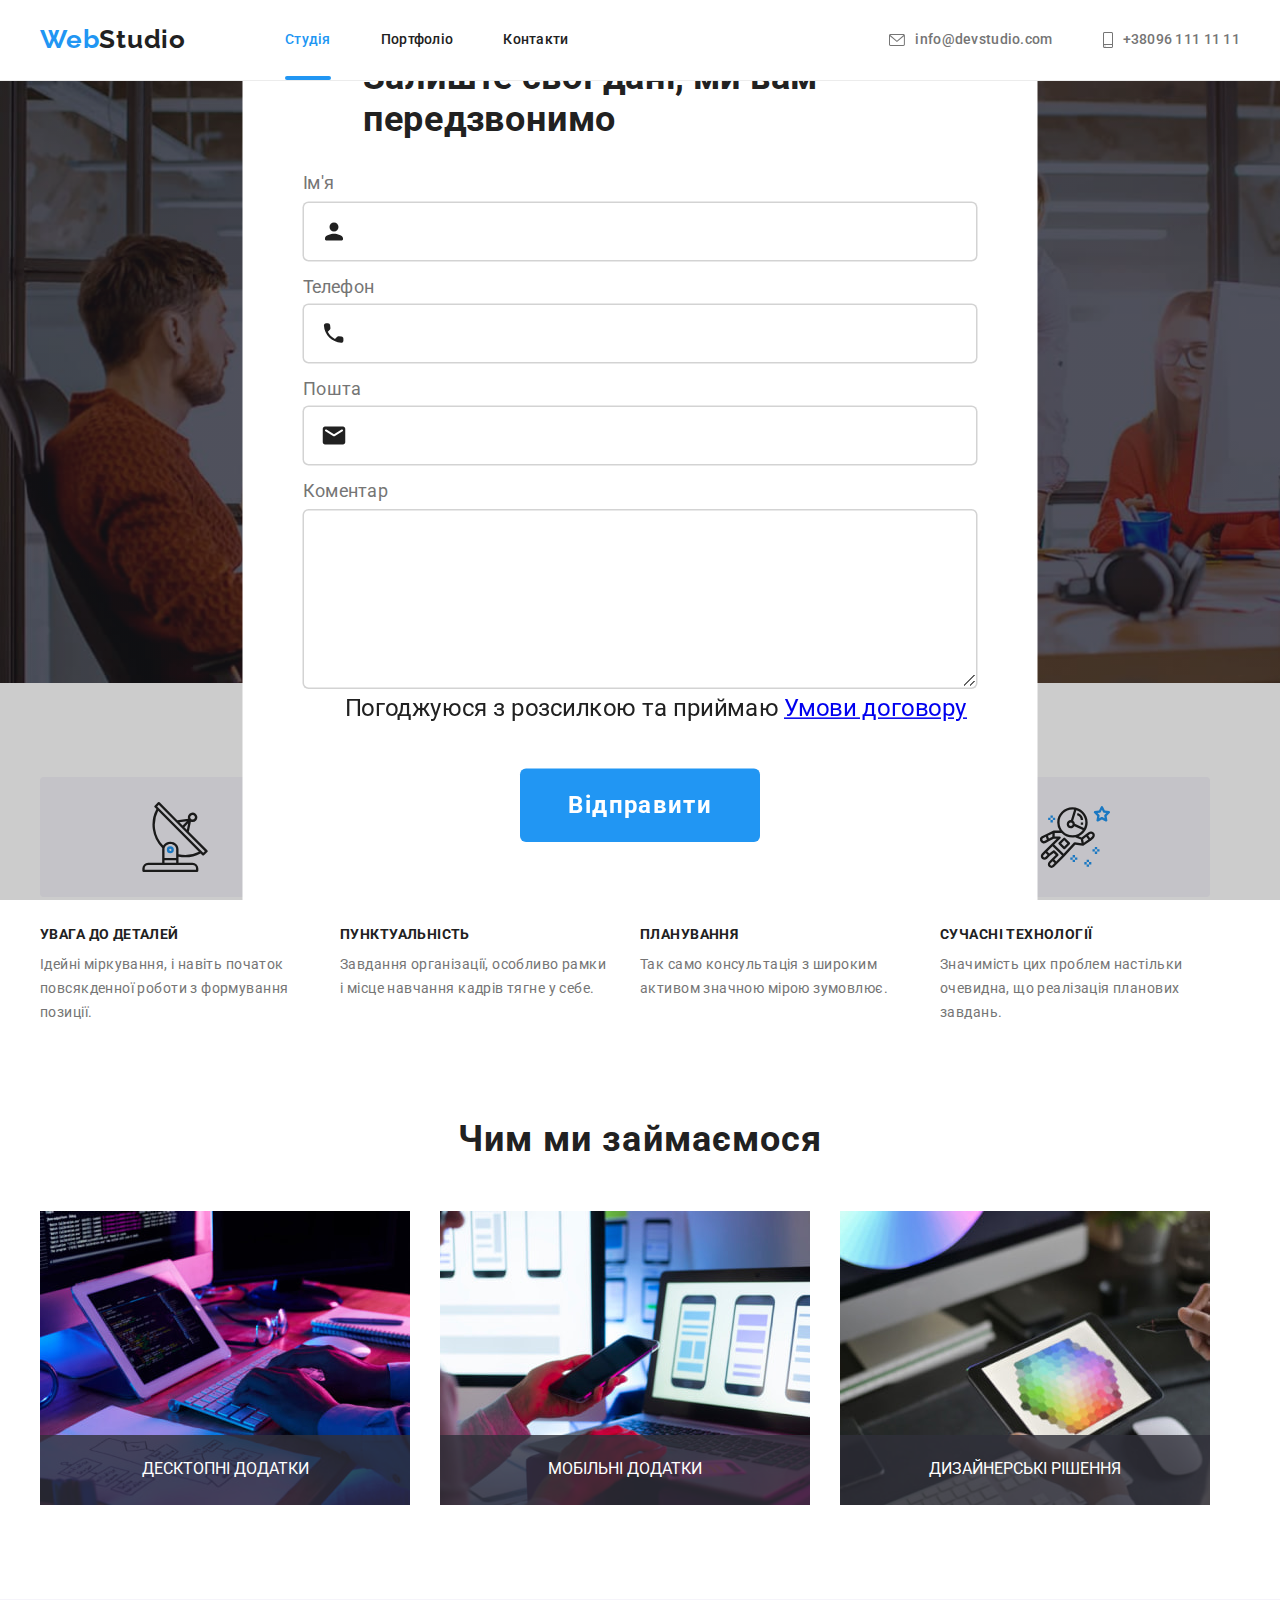
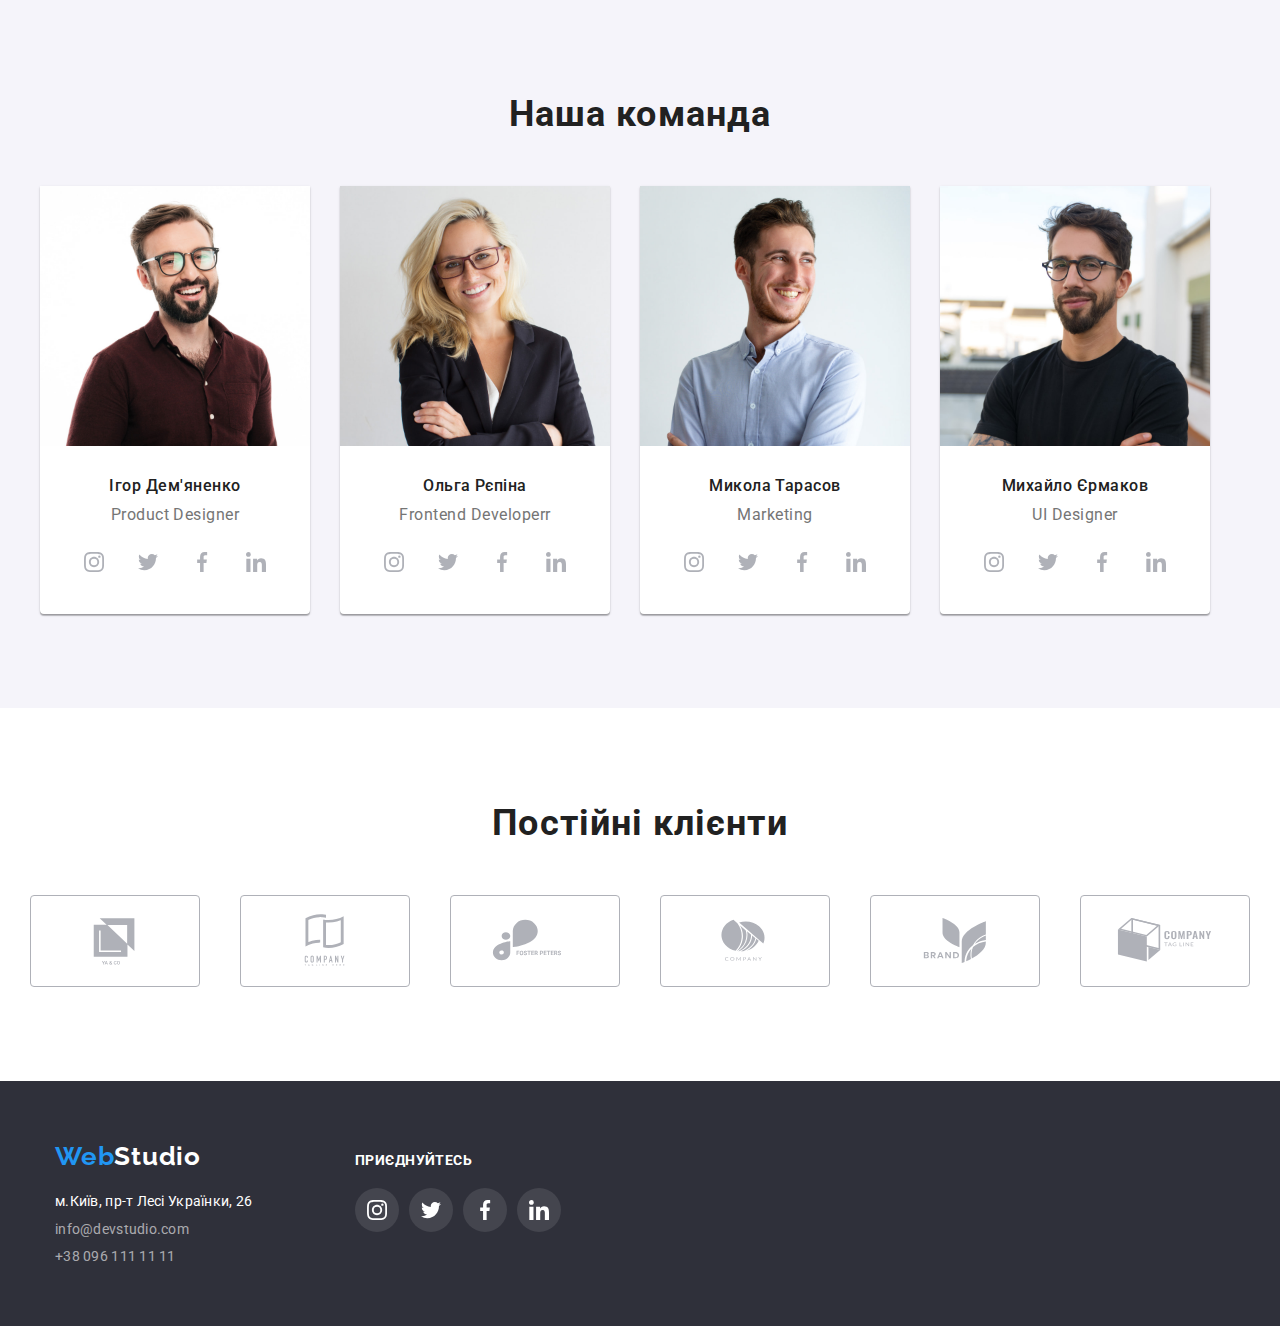
==== index.html @ f71d1f43 "Доробити checkbox" ====
<!DOCTYPE html>
<html lang="uk">
  <head>
    <meta charset="UTF-8" />
    <meta http-equiv="X-UA-Compatible" content="IE=edge" />
    <meta name="viewport" content="width=device-width, initial-scale=1.0" />
    <title>WebStudio</title>
    <link
      rel="stylesheet"
      href="https://cdnjs.cloudflare.com/ajax/libs/modern-normalize/1.1.0/modern-normalize.min.css"
    />
    <link rel="stylesheet" href="./css/styles.css" />
    <link rel="preconnect" href="https://fonts.googleapis.com" />
    <link rel="preconnect" href="https://fonts.gstatic.com" crossorigin />
    <link
      href="https://fonts.googleapis.com/css2?family=Raleway:wght@700&family=Roboto:wght@400;500;700;900&display=swap"
      rel="stylesheet"
    />
  </head>
  <body>
    <header class="header">
      <div class="container box">
        <a class="logo-h" href="./index.html"> <span class="logo-web">Web</span>Studio </a>
        <nav class="site-nav">
          <ul class="menu list-reset">
            <li class="menu-list">
              <a class="menu-link current" href="#"> Студія </a>
            </li>
            <li class="menu-list">
              <a class="menu-link" href="./portfolio.html"> Портфоліо </a>
            </li>
            <li class="menu-list">
              <a class="menu-link" href="#"> Контакти </a>
            </li>
          </ul>
        </nav>
        <ul class="contacts list-reset">
          <li class="contact-list">
            <a class="contact-link" href="mailto:info@devstudio.com">
              <svg width="16" height="12">
                <use href="./images/icons.svg#icon-envelope"></use></svg
              >info@devstudio.com</a
            >
          </li>
          <li class="contact-list">
            <a class="contact-link" href="tel:+380961111111">
              <svg width="10" height="16">
                <use href="./images/icons.svg#icon-smartphone"></use></svg
              >+38096 111 11 11</a
            >
          </li>
        </ul>
      </div>
    </header>
    <main class="main">
      <section class="hero">
        <div class="container hero-flex">
          <h1 class="hero-title">Ефективні рішення для вашого бізнесу</h1>
          <button class="hero-button" type="button" data-modal-open>Замовити послугу</button>
        </div>
      </section>
      <section class="features section">
        <div class="container features-flex">
          <h2 class="visually-hidden">Наші переваги</h2>
          <ul class="features-list list-reset">
            <li class="features-item">
              <div class="features-icon">
                <svg width="70" height="70">
                  <use href="./images/icons.svg#icon-antenna"></use>
                </svg>
              </div>
              <h3 class="features-title">Увага до деталей</h3>
              <p class="features-text">
                Ідейні міркування, і навіть початок повсякденної роботи з формування позиції.
              </p>
            </li>
            <li class="features-item">
              <div class="features-icon">
                <svg width="70" height="70">
                  <use href="./images/icons.svg#icon-clock"></use>
                </svg>
              </div>
              <h3 class="features-title">Пунктуальність</h3>
              <p class="features-text">
                Завдання організації, особливо рамки і місце навчання кадрів тягне у себе.
              </p>
            </li>
            <li class="features-item">
              <div class="features-icon">
                <svg width="70" height="70">
                  <use href="./images/icons.svg#icon-diagram"></use>
                </svg>
              </div>
              <h3 class="features-title">Планування</h3>
              <p class="features-text">
                Так само консультація з широким активом значною мірою зумовлює.
              </p>
            </li>
            <li class="features-item">
              <div class="features-icon">
                <svg width="70" height="70">
                  <use href="./images/icons.svg#icon-astronaut"></use>
                </svg>
              </div>
              <h3 class="features-title">Сучасні технології</h3>
              <p class="features-text">
                Значимість цих проблем настільки очевидна, що реалізація планових завдань.
              </p>
            </li>
          </ul>
        </div>
      </section>
      <section class="specifics section">
        <div class="container specific-flex">
          <h2 class="specifics-title">Чим ми займаємося</h2>
          <ul class="specifics-list list-reset">
            <li class="specifics-item">
              <div class="specifics-relative">
                <img
                  class="specifics-img"
                  src="./images/img1.jpg"
                  alt="фото верстки сайту"
                  width="370"
                  height="294"
                />
                <p class="specifics-text">Десктопні додатки</p>
              </div>
            </li>
            <li class="specifics-item">
              <div class="specifics-relative">
                <img
                  class="specifics-img"
                  src="./images/img2.jpg"
                  alt="фото адаптивної верстки"
                  width="370"
                  height="294"
                />
                <p class="specifics-text">Мобільні додатки</p>
              </div>
            </li>
            <li class="specifics-item">
              <div class="specifics-relative">
                <img
                  class="specifics-img"
                  src="./images/img3.jpg"
                  alt="фото вибору дизайну"
                  width="370"
                  height="294"
                />
                <p class="specifics-text">Дизайнерські рішення</p>
              </div>
            </li>
          </ul>
        </div>
      </section>
      <section class="ourteam section">
        <div class="container ourteam-flex">
          <h2 class="ourteam-title">Наша команда</h2>
          <ul class="ourteam-list list-reset">
            <li class="ourteam-item">
              <img
                class="ourteam-img"
                src="./images/peopleimg1.jpg"
                alt="Фото чоловіка Product Designer"
                width="270"
                height="260"
              />
              <div class="card-text-position">
                <h3 class="ourteam-name">Ігор Дем'яненко</h3>
                <p class="ourteam-text" lang="en">Product Designer</p>
              </div>
              <div class="team-social">
                <ul class="team-social-list list-reset">
                  <li class="team-social-link">
                    <a href="#" class="team-link">
                      <svg width="20" height="20">
                        <use href="./images/icons.svg#icon-instagram"></use>
                      </svg>
                    </a>
                  </li>
                  <li>
                    <a href="#" class="team-link">
                      <svg width="20" height="20">
                        <use href="./images/icons.svg#icon-twitter"></use>
                      </svg>
                    </a>
                  </li>
                  <li>
                    <a href="#" class="team-link">
                      <svg width="20" height="20">
                        <use href="./images/icons.svg#icon-facebook"></use>
                      </svg>
                    </a>
                  </li>
                  <li>
                    <a href="#" class="team-link">
                      <svg width="20" height="20">
                        <use href="./images/icons.svg#icon-linkedin"></use>
                      </svg>
                    </a>
                  </li>
                </ul>
              </div>
            </li>
            <li class="ourteam-item">
              <img
                class="ourteam-img"
                src="./images/peopleimg2.jpg"
                alt="Фото жінки Frontend Developerr"
                width="270"
                height="260"
              />
              <div class="card-text-position">
                <h3 class="ourteam-name">Ольга Рєпіна</h3>
                <p class="ourteam-text" lang="en">Frontend Developerr</p>
              </div>
              <div class="team-social">
                <ul class="team-social-list list-reset">
                  <li class="team-social-link">
                    <a href="#" class="team-link">
                      <svg width="20" height="20">
                        <use href="./images/icons.svg#icon-instagram"></use>
                      </svg>
                    </a>
                  </li>
                  <li>
                    <a href="#" class="team-link">
                      <svg width="20" height="20">
                        <use href="./images/icons.svg#icon-twitter"></use>
                      </svg>
                    </a>
                  </li>
                  <li>
                    <a href="#" class="team-link">
                      <svg width="20" height="20">
                        <use href="./images/icons.svg#icon-facebook"></use>
                      </svg>
                    </a>
                  </li>
                  <li>
                    <a href="#" class="team-link">
                      <svg width="20" height="20">
                        <use href="./images/icons.svg#icon-linkedin"></use>
                      </svg>
                    </a>
                  </li>
                </ul>
              </div>
            </li>
            <li class="ourteam-item">
              <img
                class="ourteam-img"
                src="./images/peopleimg3.jpg"
                alt="Фото чоловіка Marketing"
                width="270"
                height="260"
              />
              <div class="card-text-position">
                <h3 class="ourteam-name">Микола Тарасов</h3>
                <p class="ourteam-text" lang="en">Marketing</p>
              </div>
              <div class="team-social">
                <ul class="team-social-list list-reset">
                  <li class="team-social-link">
                    <a href="#" class="team-link">
                      <svg width="20" height="20">
                        <use href="./images/icons.svg#icon-instagram"></use>
                      </svg>
                    </a>
                  </li>
                  <li>
                    <a href="#" class="team-link">
                      <svg width="20" height="20">
                        <use href="./images/icons.svg#icon-twitter"></use>
                      </svg>
                    </a>
                  </li>
                  <li>
                    <a href="#" class="team-link">
                      <svg width="20" height="20">
                        <use href="./images/icons.svg#icon-facebook"></use>
                      </svg>
                    </a>
                  </li>
                  <li>
                    <a href="#" class="team-link">
                      <svg width="20" height="20">
                        <use href="./images/icons.svg#icon-linkedin"></use>
                      </svg>
                    </a>
                  </li>
                </ul>
              </div>
            </li>
            <li class="ourteam-item">
              <img
                class="ourteam-img"
                src="./images/peopleimg4.jpg"
                alt="Фото чоловіка UI Designer"
                width="270"
                height="260"
              />
              <div class="card-text-position">
                <h3 class="ourteam-name">Михайло Єрмаков</h3>
                <p class="ourteam-text" lang="en">UI Designer</p>
              </div>
              <div class="team-social">
                <ul class="team-social-list list-reset">
                  <li class="team-social-link">
                    <a href="#" class="team-link">
                      <svg width="20" height="20">
                        <use href="./images/icons.svg#icon-instagram"></use>
                      </svg>
                    </a>
                  </li>
                  <li>
                    <a href="#" class="team-link">
                      <svg width="20" height="20">
                        <use href="./images/icons.svg#icon-twitter"></use>
                      </svg>
                    </a>
                  </li>
                  <li>
                    <a href="#" class="team-link">
                      <svg width="20" height="20">
                        <use href="./images/icons.svg#icon-facebook"></use>
                      </svg>
                    </a>
                  </li>
                  <li>
                    <a href="#" class="team-link">
                      <svg width="20" height="20">
                        <use href="./images/icons.svg#icon-linkedin"></use>
                      </svg>
                    </a>
                  </li>
                </ul>
              </div>
            </li>
          </ul>
        </div>
      </section>
      <section class="customers section">
        <div class="container customers-flex">
          <h2 class="regular-customers-title">Постійні клієнти</h2>
          <ul class="regular-customers list-reset">
            <li class="regular-customer-item">
              <a href="#" class="regular-customer-link">
                <svg width="106" height="60">
                  <use href="./images/icons.svg#icon-yago"></use>
                </svg>
              </a>
            </li>
            <li class="regular-customer-item">
              <a href="#" class="regular-customer-link">
                <svg width="106" height="60">
                  <use href="./images/icons.svg#icon-companytlh"></use>
                </svg>
              </a>
            </li>
            <li class="regular-customer-item">
              <a href="#" class="regular-customer-link">
                <svg width="106" height="60">
                  <use href="./images/icons.svg#icon-fosterpeters"></use>
                </svg>
              </a>
            </li>
            <li class="regular-customer-item">
              <a href="#" class="regular-customer-link">
                <svg width="106" height="60">
                  <use href="./images/icons.svg#icon-company"></use>
                </svg>
              </a>
            </li>
            <li class="regular-customer-item">
              <a href="#" class="regular-customer-link">
                <svg width="106" height="60"><use href="./images/icons.svg#icon-brand"></use></svg>
              </a>
            </li>
            <li class="regular-customer-item">
              <a href="#" class="regular-customer-link">
                <svg width="106" height="60">
                  <use href="./images/icons.svg#icon-companytl"></use>
                </svg>
              </a>
            </li>
          </ul>
        </div>
      </section>
    </main>
    <footer class="footer">
      <div class="container parrent-position">
        <div class="container footer-flex">
          <a class="logo-f" href="./index.html">
            <span class="logo-web">Web</span><span class="logo-studio-f">Studio</span></a
          >
          <address class="address">
            <ul class="address-list list-reset">
              <li class="address-item">
                <a
                  class="address-link"
                  href="https://goo.gl/maps/TEvmrjmiFiPLDedQ6"
                  target="_blank"
                  rel="noopener noreferrer nofollow"
                  ><span class="maps-location">м.Київ, пр-т Лесі Українки, 26</span></a
                >
              </li>
              <li class="address-item">
                <a class="address-link" href="mailto:info@devstudio.com">info@devstudio.com </a>
              </li>
              <li class="address-item">
                <a class="address-link" href="tel:+380961111111">+38 096 111 11 11</a>
              </li>
            </ul>
          </address>
        </div>
        <div class="container social-footer">
          <span class="social-title">приєднуйтесь</span>
          <ul class="social-footer-list list-reset">
            <li>
              <a class="social-footer-link" href="#">
                <svg width="20" height="20">
                  <use href="./images/icons.svg#icon-instagram"></use>
                </svg>
              </a>
            </li>
            <li>
              <a class="social-footer-link" href="#">
                <svg width="20" height="20">
                  <use href="./images/icons.svg#icon-twitter"></use>
                </svg>
              </a>
            </li>
            <li>
              <a class="social-footer-link" href="#">
                <svg width="20" height="20">
                  <use href="./images/icons.svg#icon-facebook"></use>
                </svg>
              </a>
            </li>
            <li>
              <a class="social-footer-link" href="#">
                <svg width="20" height="20">
                  <use href="./images/icons.svg#icon-linkedin"></use>
                </svg>
              </a>
            </li>
          </ul>
        </div>
      </div>
    </footer>
    <div class="backdrope is-hidden" data-modal>
      <div class="modal">
        <button type="button" class="modal-button-close" data-modal-close>
          <svg width="18" height="18">
            <use href="./images/icons.svg#icon-close-btn"></use>
          </svg>
        </button>
        <h2 class="modal-title">Залиште свої дані, ми вам передзвонимо</h2>
        <form clsss="madal-form" action="#">
          <label class="form-label" for="modal-contact-name">Ім'я</label>
          <div class="form-control">
            <input class="form-input" id="modal-contact-name" type="text" />
            <svg class="form-icon" width="18" height="18">
              <use href="./images/icons.svg#icon-modal-person"></use>
            </svg>
          </div>
          <label class="form-label" for="modal-contact-phone">Телефон</label>
          <div class="form-control">
            <input class="form-input" id="modal-contact-phone" type="tel" />
            <svg class="form-icon" width="18" height="18">
              <use href="./images/icons.svg#icon-modal-phone"></use>
            </svg>
          </div>
          <label class="form-label" for="modal-contact-email">Пошта</label>
          <div class="form-control">
            <input class="form-input" id="modal-contact-email" type="email" />
            <svg class="form-icon" width="18" height="18">
              <use href="./images/icons.svg#icon-modal-email"></use>
            </svg>
          </div>
          <label class="form-label" for="modal-comment">Коментар</label>
          <textarea
            class="form-textarea"
            id="modal-comment"
            name="modal-comment"
            cols="30"
            rows="10"
          ></textarea>
          <input
            class="checkbox-input visually-hidden"
            id="terms-checkbox"
            type="checkbox"
            name="terms-checkbox"
          />
          <label class="checkbox-label" for="terms-checkbox"
            >Погоджуюся з розсилкою та приймаю <a href="#">Умови договору</a></label
          >
          <button class="form-button hero-button" type="submit">Відправити</button>
        </form>
      </div>
    </div>
    <script src="./js/modal.js"></script>
  </body>
</html>
---- css/styles.css ----
:root {
  --primary-text-color: #212121;
  --secondary-text-color: #757575;
  --color-accent: #2196f3;
  --color-white: #ffffff;
  --color-hero: #2f303a;
  --color-footer: #2f303a;
  --color-team: #f5f4fa;
  --color-hero-button: #188ce8;
  --color-address: rgba(255, 255, 255, 0.6);
  --font-logo: 'Raleway', sans-serif;
  --font-family-primary: 'Roboto', sans-serif;
  --border-color-portfolio: #eeeeee;
  --color-icon: #afb1b8;
  --bgcolor-icon-features: #f5f4fa;
  --transition-timing-function: cubic-bezier(0.4, 0, 0.2, 1);
  --transition-duration: 250ms;
  --color-modal-icon: #212121;
}

.list-reset {
  list-style: none;
}
body {
  font-size: 16px;
  font-style: normal;
  color: var(--primary-text-color);
  font-family: var(--font-family-primary);
  padding-top: 80px;
}
html {
  box-sizing: border-box;
}

h1,
h2,
h3,
h4,
h5,
h6,
p,
ul {
  margin: 0px;
  padding: 0px;
}
img {
  display: block;
  max-width: 100%;
  height: auto;
}
/*Стилізація шапки сторінок студія та портфоліо*/

.logo-f,
.logo-h {
  font-family: var(--font-logo);
  font-weight: 700;
  font-size: 26px;
  line-height: 1.2;
  text-decoration: none;
  letter-spacing: 0.03em;
  color: var(--primary-text-color);
}
.logo-web {
  color: var(--color-accent);
}
.logo-studio-h {
  color: var(--primary-text-color);
}
.menu-link {
  position: relative;
  font-weight: 500;
  text-decoration: none;
  color: var(--primary-text-color);
  font-size: 14px;
  line-height: 1.14;
  letter-spacing: 0.02em;
  transition: color var(--transition-duration) var(--transition-timing-function);
}
.menu-link.current {
  color: var(--color-accent);
}
.menu-link.current::after {
  position: absolute;
  content: '';
  width: 100%;
  height: 4px;
  border-radius: 2px;
  background-color: var(--color-accent);
  left: 0;
  bottom: -33px;
}
.menu .menu-link:hover,
.menu .menu-link:focus {
  color: var(--color-accent);
}
.contact-link {
  display: flex;
  gap: 10px;
  justify-content: center;
  align-items: center;
  text-decoration: none;
  font-weight: 500;
  color: var(--secondary-text-color);
  font-size: 14px;
  line-height: 1.14;
  letter-spacing: 0.02em;
  fill: var(--secondary-text-color);
  transition: fill var(--transition-duration) var(--transition-timing-function),
    color var(--transition-duration) var(--transition-timing-function);
}
.contact-link:hover,
.contact-link:focus {
  color: var(--color-accent);
  fill: var(--color-accent);
}

/*Секція-герой-Студія*/
.hero {
  background-size: cover;
  background-color: var(--color-hero);
  background-image: linear-gradient(to right, rgba(47, 48, 58, 0.4), rgba(47, 48, 58, 0.4)),
    url(../images/bgimg.jpg);
  background-repeat: no-repeat;
  padding: 200px 0;
  margin: 0 auto;
  max-width: 1600px;
}
.hero-title {
  color: var(--color-white);
  text-transform: uppercase;
  font-weight: 900;
  font-size: 44px;
  line-height: 1.4;
  max-width: 696px;
  margin: 0 auto 30px;
}
.hero-button {
  font-size: 16px;
  font-weight: 700;
  font-family: inherit;
  line-height: 1.87;
  background-color: var(--color-accent);
  color: var(--color-white);
  letter-spacing: 0.06em;
  border: none;
  padding: 10px 32px;
  border-radius: 4px;
  transition: background-color var(--transition-duration) var(--transition-timing-function),
    box-shadow var(--transition-duration) var(--transition-timing-function);
}
.hero-button:hover,
.hero-button:focus {
  background-color: var(--color-hero-button);
  box-shadow: 0px 4px 4px rgba(0, 0, 0, 0.15);
  cursor: pointer;
}
/* Секція-Наші-переваги-Студія*/

.features-title {
  text-transform: uppercase;
  font-size: 14px;
  line-height: 1.14;
  letter-spacing: 0.03em;
  color: var(--primary-text-color);
  box-sizing: content-box;
}
.features-text {
  font-size: 14px;
  line-height: 1.7;
  letter-spacing: 0.03em;
  color: var(--secondary-text-color);
  margin-top: 10px;
  max-width: 270px;
  align-items: center;
  box-sizing: content-box;
}
/* Секція-Чим-ми-займаємось-Студія */
.specifics-title {
  font-size: 36px;
  line-height: 1.17;
  letter-spacing: 0.03em;
  color: var(--primary-text-color);
  margin-bottom: 50px;
  text-align: center;
}

/* Секція-Наша-команда-Студія*/
.ourteam {
  background-color: var(--color-team);
}

.ourteam-item {
  background-color: var(--color-white);
  box-shadow: 0px 1px 3px rgba(0, 0, 0, 0.12), 0px 1px 1px rgba(0, 0, 0, 0.14),
    0px 2px 1px rgba(0, 0, 0, 0.2);
  border-radius: 0px 0px 4px 4px;
}
.ourteam-title {
  font-size: 36px;
  line-height: 1.2;
  letter-spacing: 0.03em;
}
.ourteam-name {
  font-weight: 500;
  font-size: 16px;
  line-height: 1.2;
  letter-spacing: 0.03em;
  color: var(--primary-text-color);
  margin-bottom: 10px;
}
.ourteam-text {
  font-size: 16px;
  line-height: 1.2;
  letter-spacing: 0.03em;
  color: var(--secondary-text-color);
}
/* Стилізація-секції-Наші-проекти-Портфоліо  */

.visually-hidden {
  position: absolute;
  white-space: nowrap;
  width: 1px;
  height: 1px;
  overflow: hidden;
  border: 0;
  padding: 0;
  clip: rect(0 0 0 0);
  clip-path: inset(50%);
  margin: -1px;
}

.portfolio-radio-btn {
  font-family: inherit;
  font-style: normal;
  font-weight: 500;
  font-size: 16px;
  line-height: 1.6;
  letter-spacing: 0.03em;
  border: none;
  padding: 6px 22px;
  border-radius: 4px;
  transition: color var(--transition-duration) var(--transition-timing-function),
    background-color var(--transition-duration) var(--transition-timing-function),
    box-shadow var(--transition-duration) var(--transition-timing-function);
}
.portfolio-radio-btn:hover,
.portfolio-radio-btn:focus {
  background-color: var(--color-accent);
  color: var(--color-white);
  cursor: pointer;
  box-shadow: 0px 3px 1px rgba(0, 0, 0, 0.1), 0px 1px 2px rgba(0, 0, 0, 0.08),
    0px 2px 2px rgba(0, 0, 0, 0.12);
}
.portfolio-title {
  font-size: 18px;
  line-height: 2;
  letter-spacing: 0.06em;
  color: var(--primary-text-color);
}
.portfolio-text {
  line-height: 1.87;
  letter-spacing: 0.03em;
  color: var(--secondary-text-color);
}

/* Стилізація-підвалу-Студія-та-Портфоліо */
.footer {
  background-color: var(--color-footer);
}
.footer {
  background-color: var(--color-footer);
}
.logo-studio-f {
  color: var(--color-white);
}
.maps-location {
  color: var(--color-white);
}
.address-link {
  font-style: normal;
  text-decoration: none;
  color: var(--color-address);
  font-size: 14px;
  line-height: 1.14;
  letter-spacing: 0.02em;
  transition: color var(--transition-duration) var(--transition-timing-function);
}
.address-link:hover,
.address-link:focus {
  color: var(--color-accent);
}

/* Початок розмітки Flex*/
.container {
  width: 100%;
  max-width: 1230px;
  margin: 0 auto;
  padding: 0 15px;
}
.section {
  padding: 94px 0;
}
.specifics {
  padding-top: 0;
}
.header {
  position: fixed;
  width: 100%;
  background-color: var(--color-white);
  z-index: 1;
  top: 0;
  left: 0;
  border-bottom: 1px solid #ececec;
  padding: 24px 0 25px;
}

.box {
  display: flex;
  align-items: center;
  gap: 5px;
}
.site-nav {
  /* position: relative; */
  display: flex;
  margin-left: 94px;
}
.menu {
  display: flex;
  gap: 50px;
}

.contacts {
  display: flex;
  gap: 50px;
  margin-left: auto;
}

.hero-flex {
  text-align: center;
}
.features-flex {
  display: flex;
  flex-basis: calc((100% - 90px) / 4);
}
.features-list {
  display: flex;
  flex-wrap: wrap;
  gap: 30px;
}
.specific-flex {
  display: flex;
  flex-direction: column;
  flex-basis: calc((100% - 60px) / 3);
}
.specifics-list {
  display: flex;
  flex-wrap: wrap;
  gap: 30px;
}
.ourteam-flex {
  display: flex;
  flex-direction: column;
  text-align: center;
}

.ourteam-list {
  display: flex;
  flex-basis: calc((100% - 90px) / 4);
  flex-wrap: wrap;
  gap: 30px;
  margin-top: 50px;
}
.card-text-position {
  margin: 30px auto 16px;
}
.footer-flex {
  display: inline-flex;
  flex-direction: column;
  width: 230px;
  margin-left: 0px;
  margin-right: 0px;
}
.logo-f {
  margin-top: 60px;
  margin-bottom: 20px;
}
.address-list {
  display: flex;
  flex-direction: column;
  gap: 9px;
  margin-bottom: 60px;
}
.portfolio-flex {
  display: flex;
  flex-direction: column;
  align-items: center;
}
.portfolio-filters {
  display: flex;
  flex-wrap: wrap;
  text-align: center;
  gap: 8px;
  margin-bottom: 50px;
}

.portfolio-list {
  display: flex;
  flex-basis: calc((100% - 60px) / 3);
  flex-wrap: wrap;
  gap: 30px;
}
.portfolio-link {
  text-decoration: none;
  display: block;
  transition: box-shadow var(--transition-duration) var(--transition-timing-function);
}
.portfolio-link:hover,
.portfolio-link:focus {
  box-shadow: 0px 1px 1px rgba(0, 0, 0, 0.12), 0px 4px 4px rgba(0, 0, 0, 0.06),
    1px 4px 6px rgba(0, 0, 0, 0.16);
}
.portfolio-card-text-positions {
  padding: 20px 24px;
  border-bottom: 1px solid var(--border-color-portfolio);
  border-right: 1px solid var(--border-color-portfolio);
  border-left: 1px solid var(--border-color-portfolio);
}
.customers-flex {
  display: flex;
  justify-content: space-between;
  flex-direction: column;
  align-items: center;
  max-width: 1230px;
}
/* HW4 */

.regular-customers {
  display: flex;
  justify-content: center;
  align-items: center;
  gap: 40px;
}
.regular-customers-title {
  margin-bottom: 50px;
  font-size: 36px;
  line-height: 1.2;
  letter-spacing: 0.03em;
}
.regular-customer-item {
  display: flex;
  flex-basis: calc((100% - 150px) / 6);
  justify-content: center;
  align-items: center;
  width: 170px;
  height: 92px;
}
.regular-customer-link {
  display: flex;
  justify-content: center;
  align-items: center;
  width: 100%;
  height: 100%;
  border-radius: 4px;
  fill: var(--color-icon);
  border: 1px solid var(--color-icon);
  transition: fill var(--transition-duration) var(--transition-timing-function),
    background-color var(--transition-duration) var(--transition-timing-function);
}
.regular-customer-link:hover,
.regular-customer-link:focus {
  fill: var(--color-accent);
  border-color: var(--color-accent);
}
.features-icon {
  display: flex;
  justify-content: center;
  align-items: center;
  width: 270px;
  height: 120px;
  background-color: var(--bgcolor-icon-features);
  margin-bottom: 30px;
  border-radius: 4px;
}
.parrent-position {
  display: flex;
  align-items: baseline;
  gap: 70px;
}
.social-footer {
  display: flex;
  flex-direction: column;
  width: 236px;
  margin-left: 0px;
}
.social-title {
  display: flex;
  font-weight: 700;
  font-style: normal;
  text-transform: uppercase;
  font-size: 14px;
  line-height: 1.15;
  letter-spacing: 0.03em;
  color: var(--color-white);
  margin-bottom: 20px;
}
.social-footer-list {
  display: flex;
  justify-content: center;
  align-items: center;
  gap: 10px;
  flex-wrap: wrap;
}
.social-footer-link {
  display: flex;
  justify-content: center;
  align-items: center;
  align-items: center;
  width: 44px;
  height: 44px;
  border-radius: 50%;
  background: rgba(255, 255, 255, 0.1);
  fill: var(--color-white);
  transition: background-color var(--transition-duration) var(--transition-timing-function);
}
.social-footer-link:hover,
.social-footer-link:focus {
  background-color: var(--color-accent);
}
.team-social {
  display: flex;
  justify-content: center;
  gap: 10px;
}
.team-social-list {
  display: flex;
  justify-content: center;
  gap: 10px;
  padding-bottom: 30px;
}
.team-link {
  display: flex;
  justify-content: center;
  align-items: center;
  align-items: center;
  background-color: var(--color-white);
  width: 44px;
  height: 44px;
  border-radius: 50%;
  fill: var(--color-icon);
  transition: fill var(--transition-duration) var(--transition-timing-function),
    background-color var(--transition-duration) var(--transition-timing-function);
}

.team-link:hover,
.team-link:focus {
  fill: var(--color-white);
  background-color: var(--color-accent);
}
/* HW-05 */
.specifics-relative {
  position: relative;
}
.specifics-text {
  position: absolute;
  bottom: 0;
  left: 0;
  color: var(--color-white);
  width: 100%;
  height: 70px;
  background-color: rgba(47, 48, 58, 0.8);
  text-transform: uppercase;
  display: flex;
  justify-content: center;
  align-items: center;
}
.portfolio-relative {
  position: relative;
  overflow: hidden;
}

.portfolio-tex-overlay {
  position: absolute;
  width: 100%;
  height: 100%;
  display: flex;
  justify-content: center;
  align-items: center;
  padding: 0px 24px;
  font-size: 18px;
  line-height: 1.55;
  letter-spacing: 0.03em;
  color: var(--color-white);
  background-color: rgba(33, 150, 243, 0.9);
  transition: transform var(--transition-duration) var(--transition-timing-function);
}
.portfolio-link:hover .portfolio-tex-overlay {
  transform: translateY(-100%);
}

/* Add modal */
.backdrope {
  position: fixed;
  top: 0;
  left: 0;
  width: 100%;
  height: 100%;
  background-color: rgba(0, 0, 0, 0.2);
  transition: opacity var(--transition-duration) var(--transition-timing-function),
    visibility var(--transition-duration) var(--transition-timing-function);
}
/* .backdrope.is-hidden {
  visibility: hidden;
  opacity: 0;
  pointer-events: none;
} */
.modal {
  position: absolute;
  top: 50%;
  left: 50%;
  transform: translate(-50%, -50%);
  min-height: 580px;
  max-width: 530px;
  background-color: var(--color-white);
  transition: transform var(--transition-duration) var(--transition-timing-function);
  padding: 0 40px;
}
.backdrope.is-hidden .modal {
  transform: translate(-50%, -50%) scale(1.5);
}

.modal-button-close {
  position: absolute;
  display: flex;
  align-items: center;
  justify-content: center;
  top: 8px;
  right: 8px;
  width: 30px;
  height: 30px;
  padding: 0;
  border-radius: 50%;
  border: 1px solid rgba(0, 0, 0, 0.1);
  background-color: var(--color-white);
  cursor: pointer;
}

.modal-title {
  padding: 40px 40px 12px;
}
.modal-form {
  padding: 0 40px;
}
.form-label {
  display: block;
  margin-bottom: 4px;
  margin-top: 10px;

  font-size: 12px;
  line-height: 1.2;
  color: var(--secondary-text-color);
}

.form-input {
  width: 100%;
  height: 40px;
  padding: 12px 12px 12px 32px;
  border: 1px solid rgba(33, 33, 33, 0.2);
  border-radius: 4px;
  outline: none;
}
.form-input:focus {
  border-color: var(--color-accent);
}

.form-control {
  position: relative;
}
.form-icon {
  position: absolute;
  left: 12px;
  top: 50%;
  transform: translateY(-50%);
  fill: var(--color-modal-icon);
}
.form-control:focus-within .form-icon {
  fill: var(--color-accent);
}
.form-textarea {
  width: 100%;
  height: 120px;
  padding: 12px 16px;
  border: 1px solid rgba(33, 33, 33, 0.2);
  border-radius: 4px;
  outline: none;
}
.form-button {
  display: block;
  margin: 30px auto 40px;
}
/* Checkbox */
.checkbox-input {
  appearance: none;
}
.checkbox-label {
  position: relative;
  padding-left: 28px;
} */
.checkbox-label::before {
  content: '';
  position: absolute;
  top: 0;
  left: 0;
  width: 20px;
  height: 20px;
  border: 1px solid var(--color-modal-icon);
  border-radius: 2px;
}
/* .checkbox-label::after {
  content: '';
  position: absolute;
  top: 0;
  left: 0;
  width: 20px;
  height: 20px;
  border: 1px solid var(--color-modal-icon);
  border-radius: 2px;
  background-image: url();
}
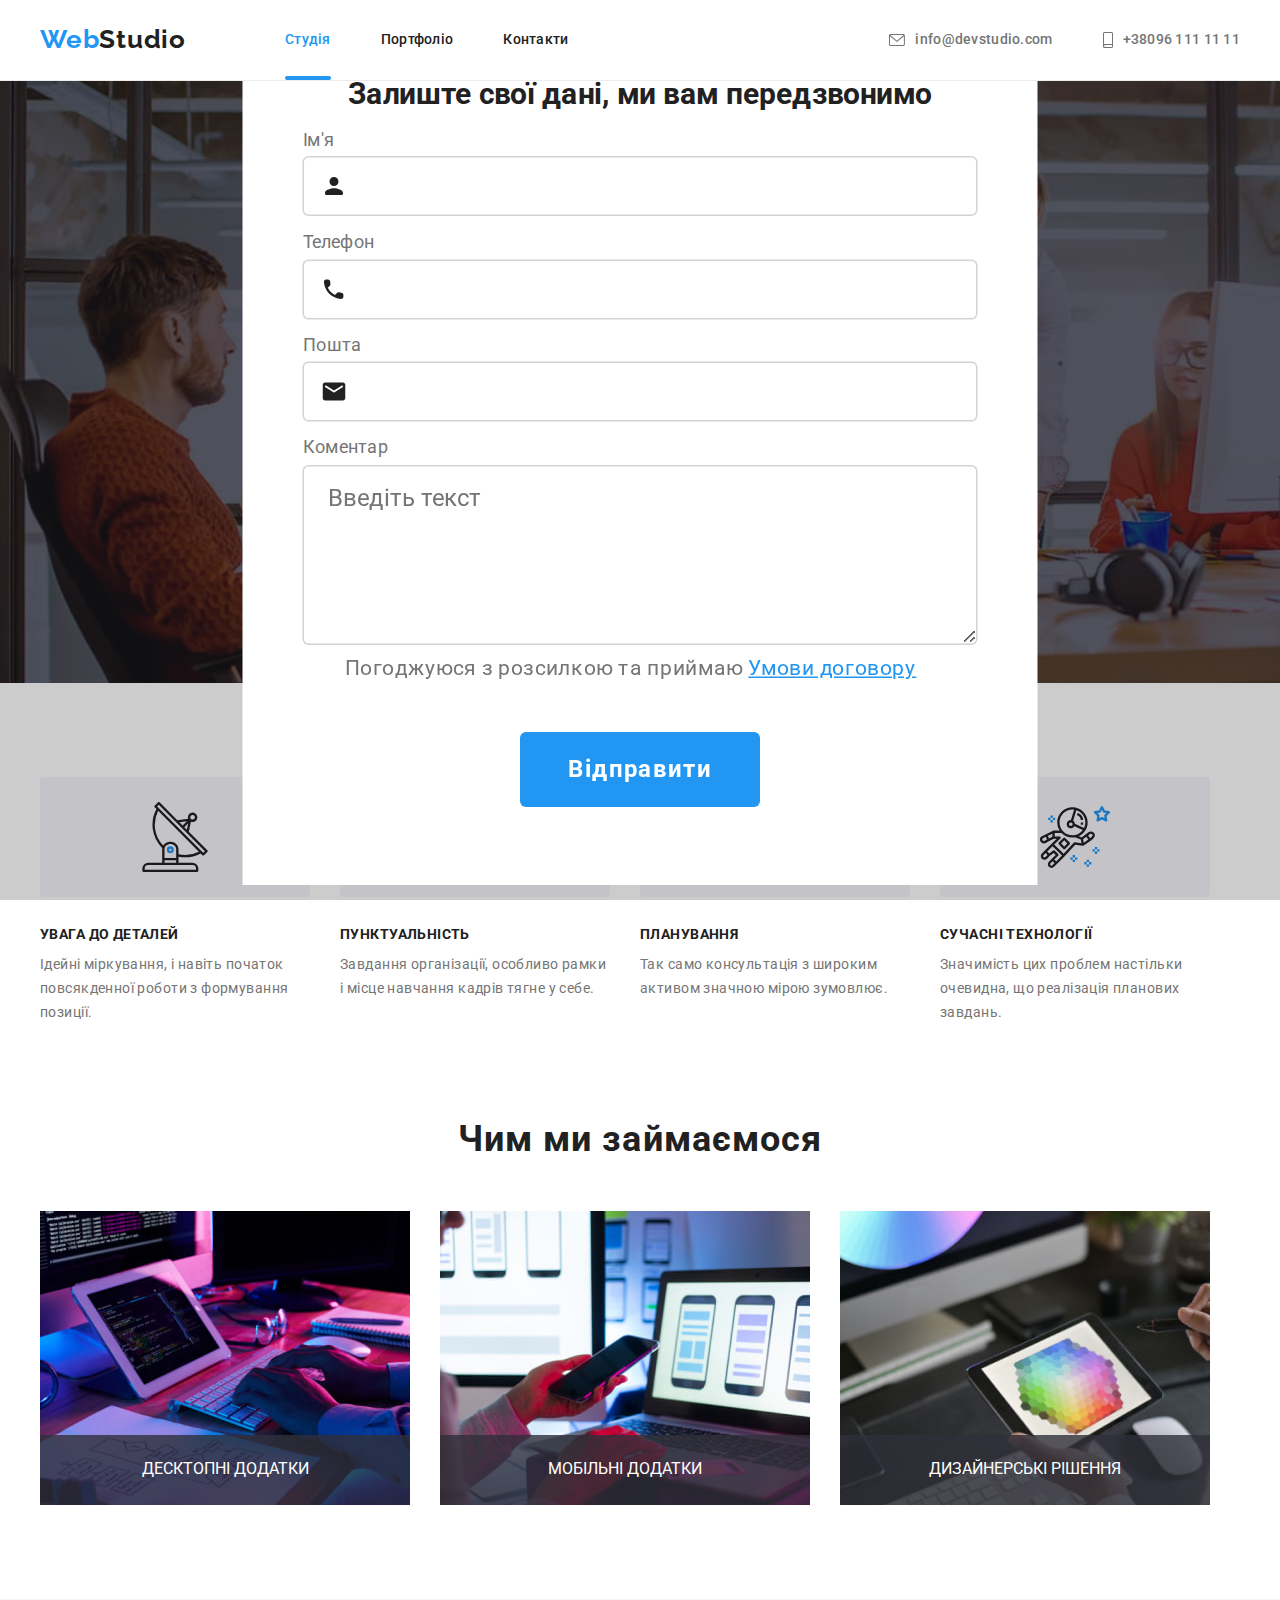
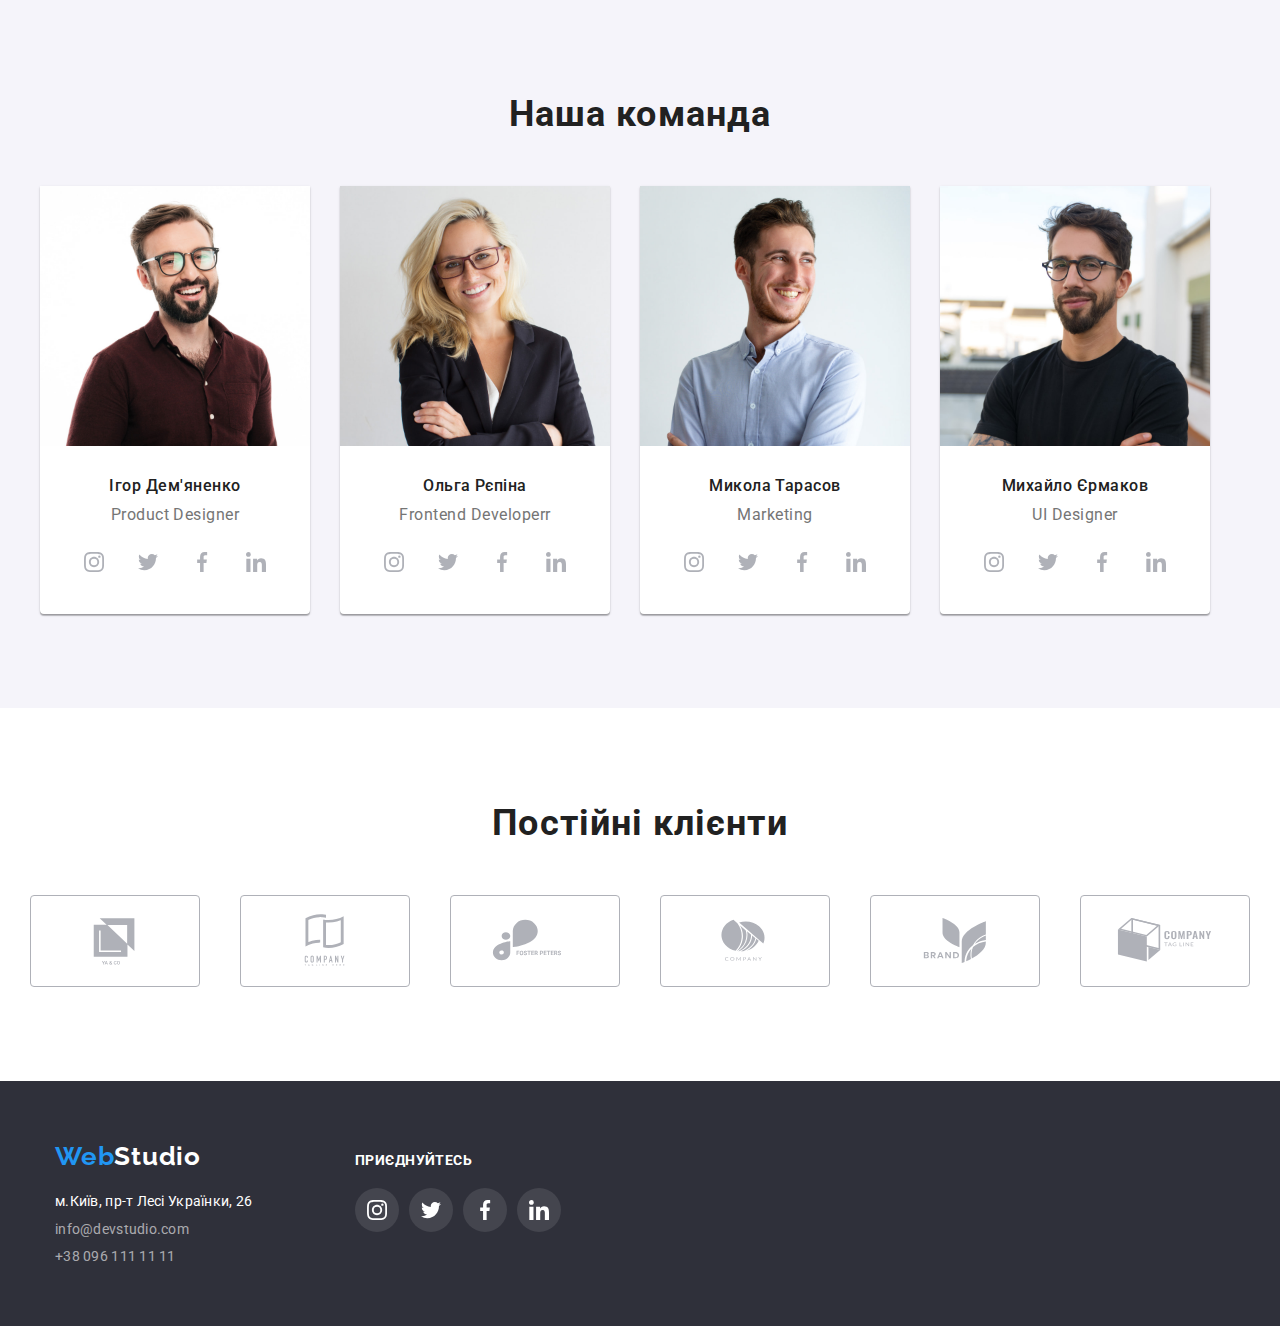
==== commit 63f0b715: "123" ====
--- a/index.html
+++ b/index.html
@@ -457,7 +457,7 @@
           </svg>
         </button>
         <h2 class="modal-title">Залиште свої дані, ми вам передзвонимо</h2>
-        <form clsss="madal-form" action="#">
+        <form class="modal-form" action="#">
           <label class="form-label" for="modal-contact-name">Ім'я</label>
           <div class="form-control">
             <input class="form-input" id="modal-contact-name" type="text" />
@@ -472,7 +472,7 @@
               <use href="./images/icons.svg#icon-modal-phone"></use>
             </svg>
           </div>
-          <label class="form-label" for="modal-contact-email">Пошта</label>
+          <label class="form-label" for="modal-contact-email" required>Пошта</label>
           <div class="form-control">
             <input class="form-input" id="modal-contact-email" type="email" />
             <svg class="form-icon" width="18" height="18">
@@ -484,6 +484,7 @@
             class="form-textarea"
             id="modal-comment"
             name="modal-comment"
+            placeholder="Введіть текст"
             cols="30"
             rows="10"
           ></textarea>
@@ -494,7 +495,8 @@
             name="terms-checkbox"
           />
           <label class="checkbox-label" for="terms-checkbox"
-            >Погоджуюся з розсилкою та приймаю <a href="#">Умови договору</a></label
+            >Погоджуюся з розсилкою та приймаю
+            <a calss="form-checkbox-link" href="#">Умови договору</a></label
           >
           <button class="form-button hero-button" type="submit">Відправити</button>
         </form>
--- a/css/styles.css
+++ b/css/styles.css
@@ -622,7 +622,6 @@
   max-width: 530px;
   background-color: var(--color-white);
   transition: transform var(--transition-duration) var(--transition-timing-function);
-  padding: 0 40px;
 }
 .backdrope.is-hidden .modal {
   transform: translate(-50%, -50%) scale(1.5);
@@ -645,7 +644,12 @@
 }
 
 .modal-title {
-  padding: 40px 40px 12px;
+  display: flex;
+  align-items: center;
+  justify-content: center;
+  font-size: 20px;
+  line-height: 1.2;
+  margin: 40px auto 12px;
 }
 .modal-form {
   padding: 0 40px;
@@ -704,8 +708,8 @@
 .checkbox-label {
   position: relative;
   padding-left: 28px;
-} */
-.checkbox-label::before {
+}
+/* .checkbox-label::before {
   content: '';
   position: absolute;
   top: 0;
@@ -714,7 +718,7 @@
   height: 20px;
   border: 1px solid var(--color-modal-icon);
   border-radius: 2px;
-}
+} */
 /* .checkbox-label::after {
   content: '';
   position: absolute;
@@ -725,4 +729,14 @@
   border: 1px solid var(--color-modal-icon);
   border-radius: 2px;
   background-image: url();
-}
+} */
+
+.checkbox-label {
+  color: var(--secondary-text-color);
+  font-size: 14px;
+  line-height: 1.7;
+  letter-spacing: 0.03em;
+}
+.checkbox-label > a {
+  color: var(--color-accent);
+}
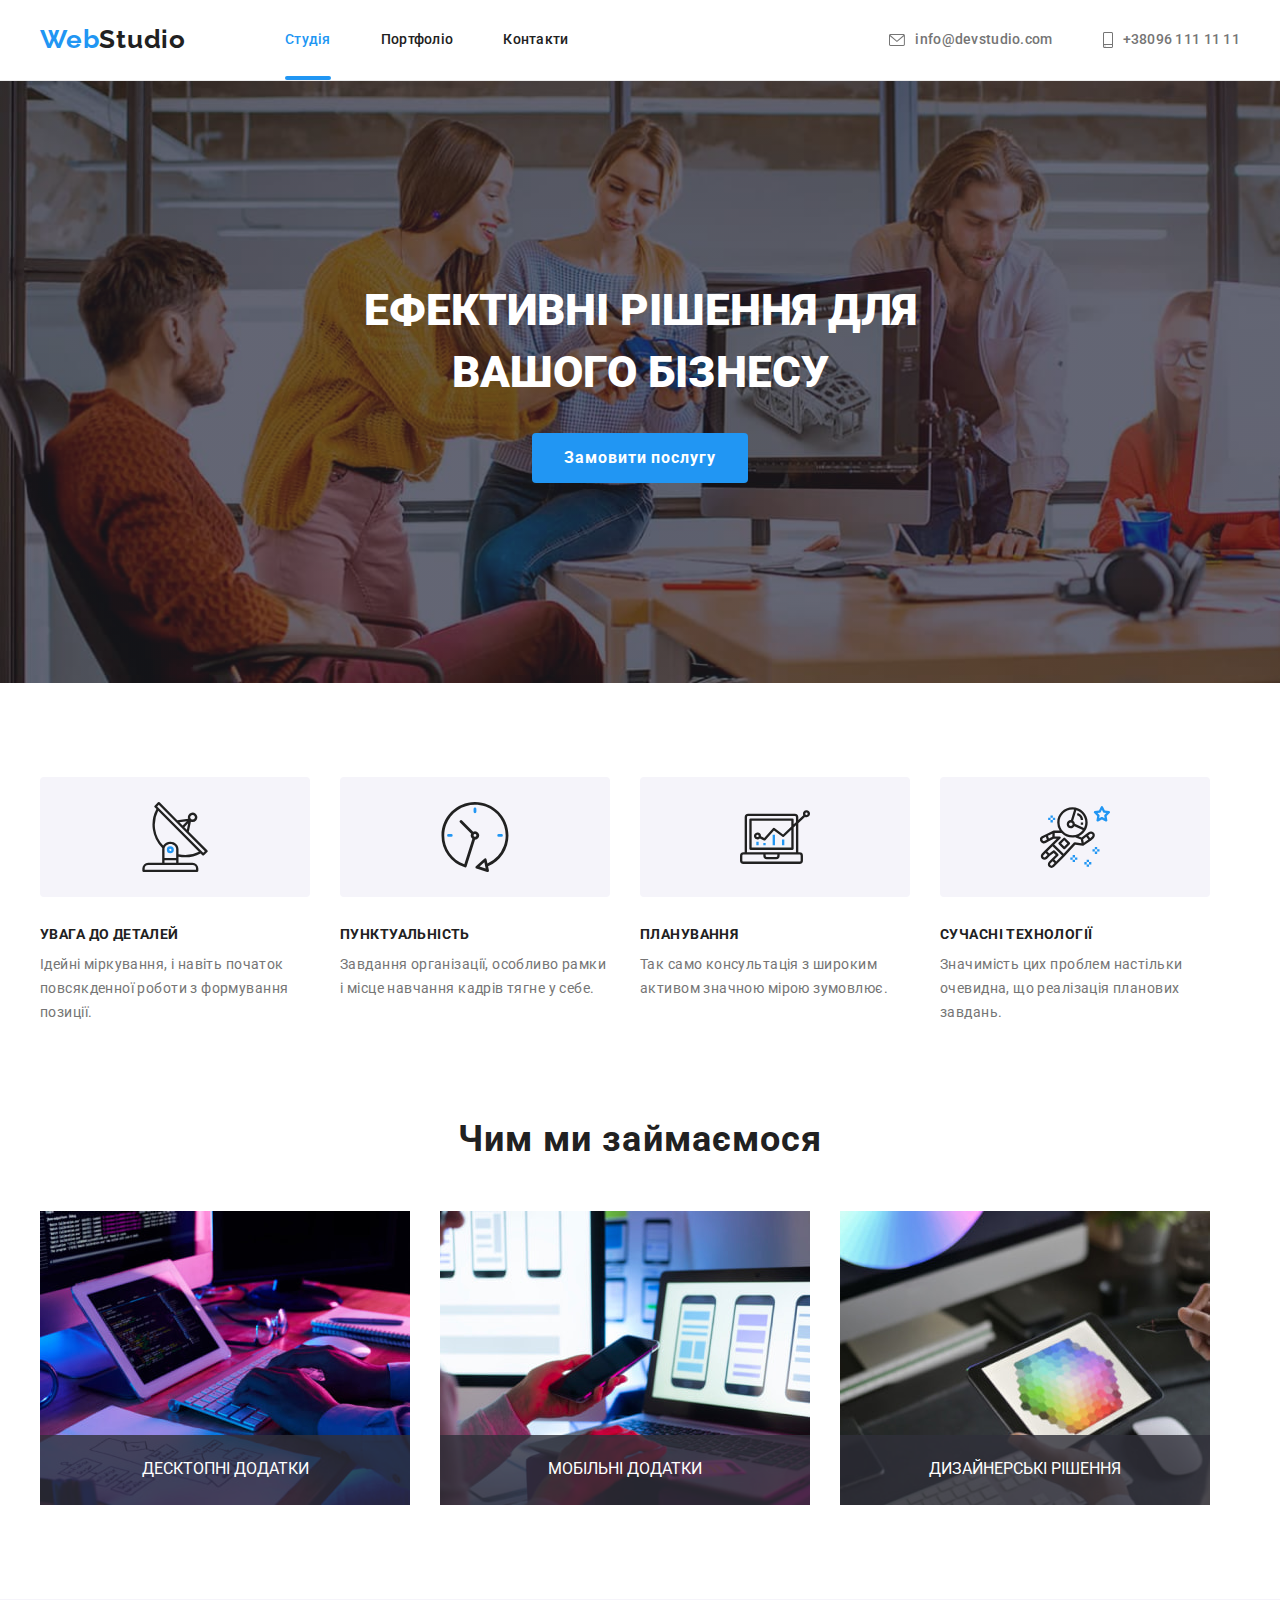
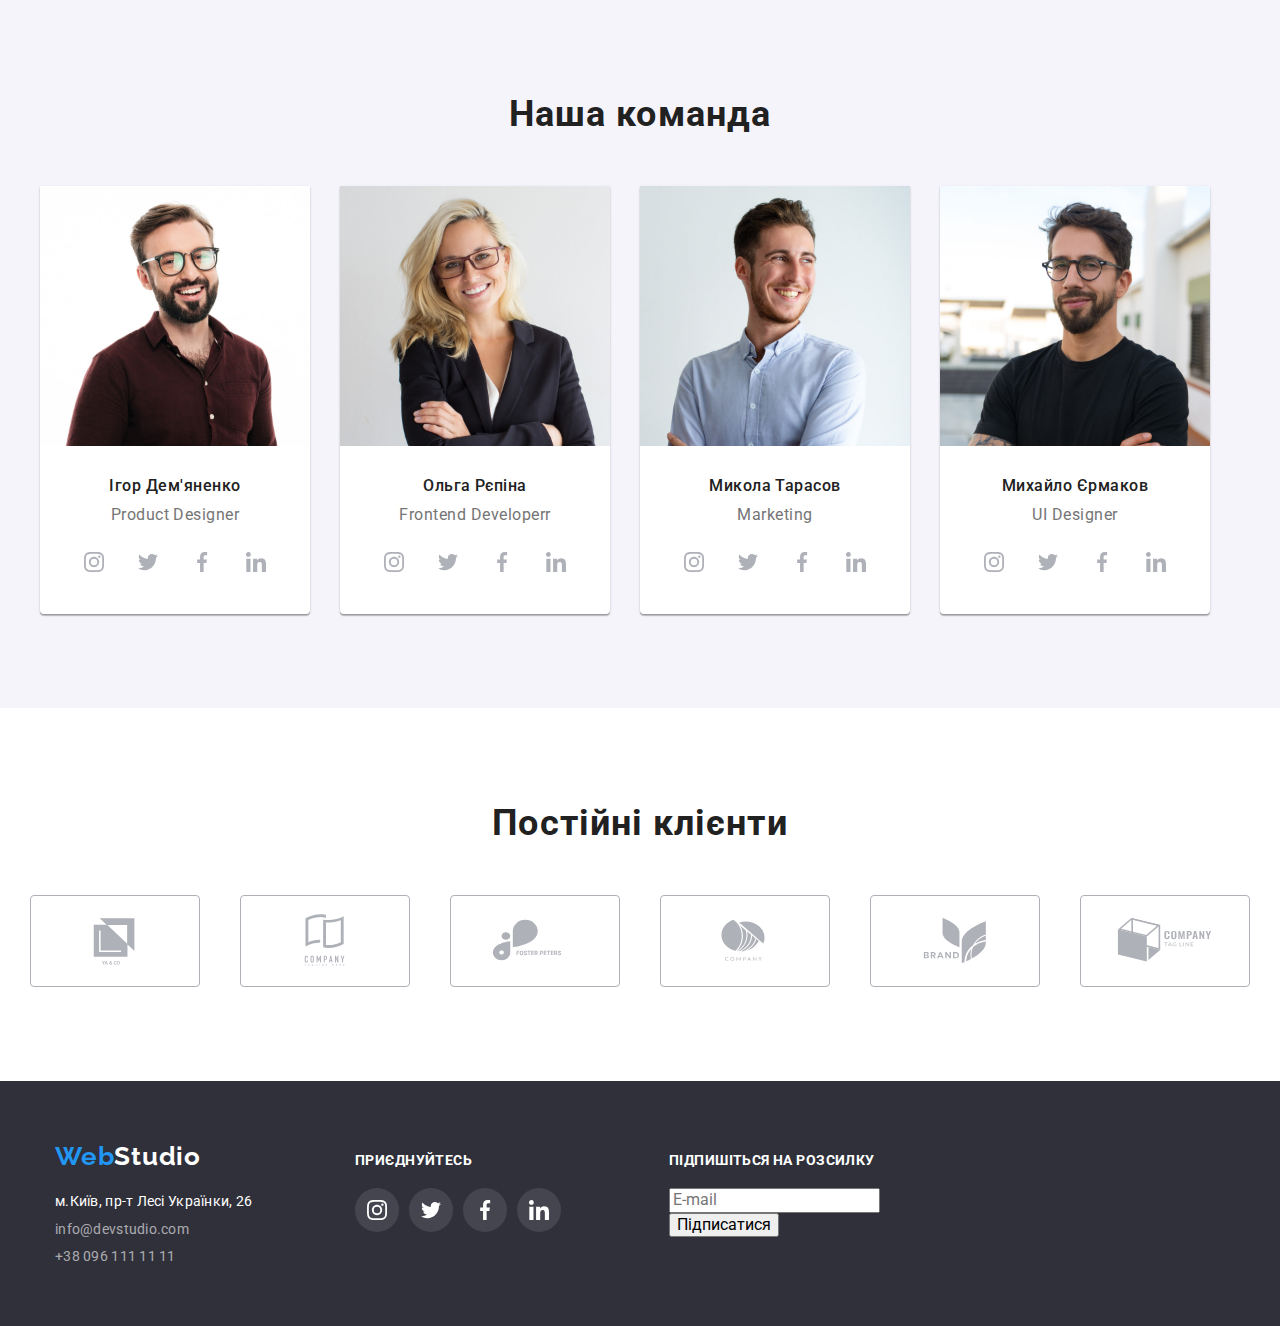
==== commit cb90b66b: "Доробити форму підписки футера" ====
--- a/index.html
+++ b/index.html
@@ -446,6 +446,13 @@
               </a>
             </li>
           </ul>
+        </div>
+        <div class="subscribe-footer">
+          <form action="footer-form">
+            <label class="social-title">Підпишіться на розсилку</label>
+            <input class="" id="" type="email" placeholder="E-mail" />
+          </form>
+          <button calss="" type="submit">Підписатися</button>
         </div>
       </div>
     </footer>
@@ -488,16 +495,20 @@
             cols="30"
             rows="10"
           ></textarea>
-          <input
-            class="checkbox-input visually-hidden"
-            id="terms-checkbox"
-            type="checkbox"
-            name="terms-checkbox"
-          />
-          <label class="checkbox-label" for="terms-checkbox"
-            >Погоджуюся з розсилкою та приймаю
-            <a calss="form-checkbox-link" href="#">Умови договору</a></label
-          >
+          <div class="checkbox">
+            <input
+              class="checkbox-input"
+              id="terms-checkbox"
+              type="checkbox"
+              name="terms-checkbox"
+            />
+            <label class="checkbox-label" for="terms-checkbox">
+              <svg id="terms-checkbox" class="checkbox-icon-check" width="16" height="15">
+                <use href="./images/icons.svg#icon-icon-check"></use></svg
+              >Погоджуюся з розсилкою та приймаю
+              <a calss="form-checkbox-link" href="#">Умови договору</a>
+            </label>
+          </div>
           <button class="form-button hero-button" type="submit">Відправити</button>
         </form>
       </div>
--- a/css/styles.css
+++ b/css/styles.css
@@ -378,7 +378,7 @@
   flex-direction: column;
   width: 230px;
   margin-left: 0px;
-  margin-right: 0px;
+  margin-right: 70px;
 }
 .logo-f {
   margin-top: 60px;
@@ -484,13 +484,14 @@
 .parrent-position {
   display: flex;
   align-items: baseline;
-  gap: 70px;
+  /* gap: 70px; */
 }
 .social-footer {
   display: flex;
   flex-direction: column;
   width: 236px;
   margin-left: 0px;
+  margin-right: 93px;
 }
 .social-title {
   display: flex;
@@ -608,11 +609,11 @@
   transition: opacity var(--transition-duration) var(--transition-timing-function),
     visibility var(--transition-duration) var(--transition-timing-function);
 }
-/* .backdrope.is-hidden {
+.backdrope.is-hidden {
   visibility: hidden;
   opacity: 0;
   pointer-events: none;
-} */
+}
 .modal {
   position: absolute;
   top: 50%;
@@ -642,7 +643,7 @@
   background-color: var(--color-white);
   cursor: pointer;
 }
-
+/* HW-06 */
 .modal-title {
   display: flex;
   align-items: center;
@@ -699,39 +700,23 @@
 }
 .form-button {
   display: block;
-  margin: 30px auto 40px;
+  margin: 0 auto 40px;
 }
 /* Checkbox */
 .checkbox-input {
   appearance: none;
 }
+
+.checkbox {
+  display: flex;
+  justify-content: center;
+  align-items: center;
+  margin: 20px 10px 30px 14px;
+}
 .checkbox-label {
-  position: relative;
-  padding-left: 28px;
-}
-/* .checkbox-label::before {
-  content: '';
-  position: absolute;
-  top: 0;
-  left: 0;
-  width: 20px;
-  height: 20px;
-  border: 1px solid var(--color-modal-icon);
-  border-radius: 2px;
-} */
-/* .checkbox-label::after {
-  content: '';
-  position: absolute;
-  top: 0;
-  left: 0;
-  width: 20px;
-  height: 20px;
-  border: 1px solid var(--color-modal-icon);
-  border-radius: 2px;
-  background-image: url();
-} */
-
-.checkbox-label {
+  display: flex;
+  align-items: center;
+  justify-content: center;
   color: var(--secondary-text-color);
   font-size: 14px;
   line-height: 1.7;
@@ -740,3 +725,12 @@
 .checkbox-label > a {
   color: var(--color-accent);
 }
+.checkbox-icon-check {
+  margin-right: 7px;
+  fill: var(--color-white);
+  border: 1px solid var(--color-modal-icon);
+  border-radius: 2px;
+}
+.checkbox-input:checked + .checkbox-label .checkbox-icon-check {
+  background-color: var(--color-accent);
+}
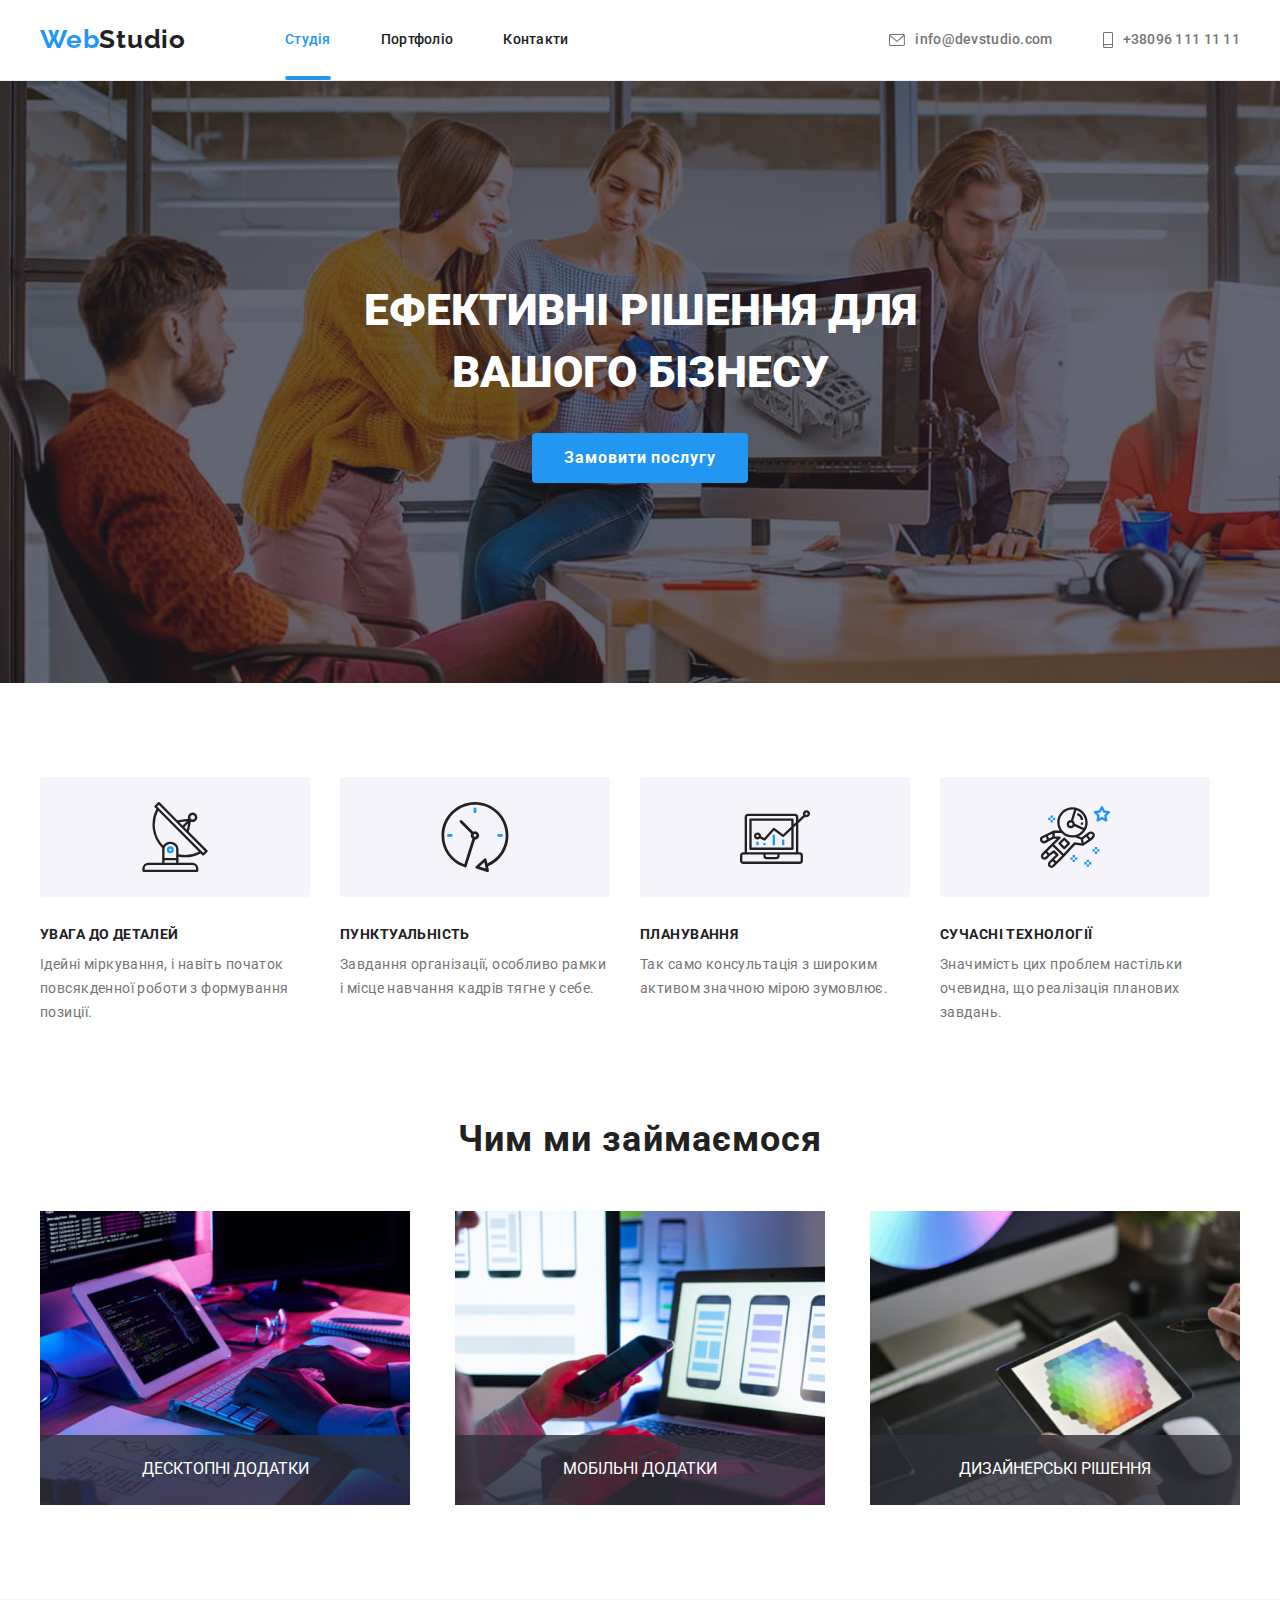
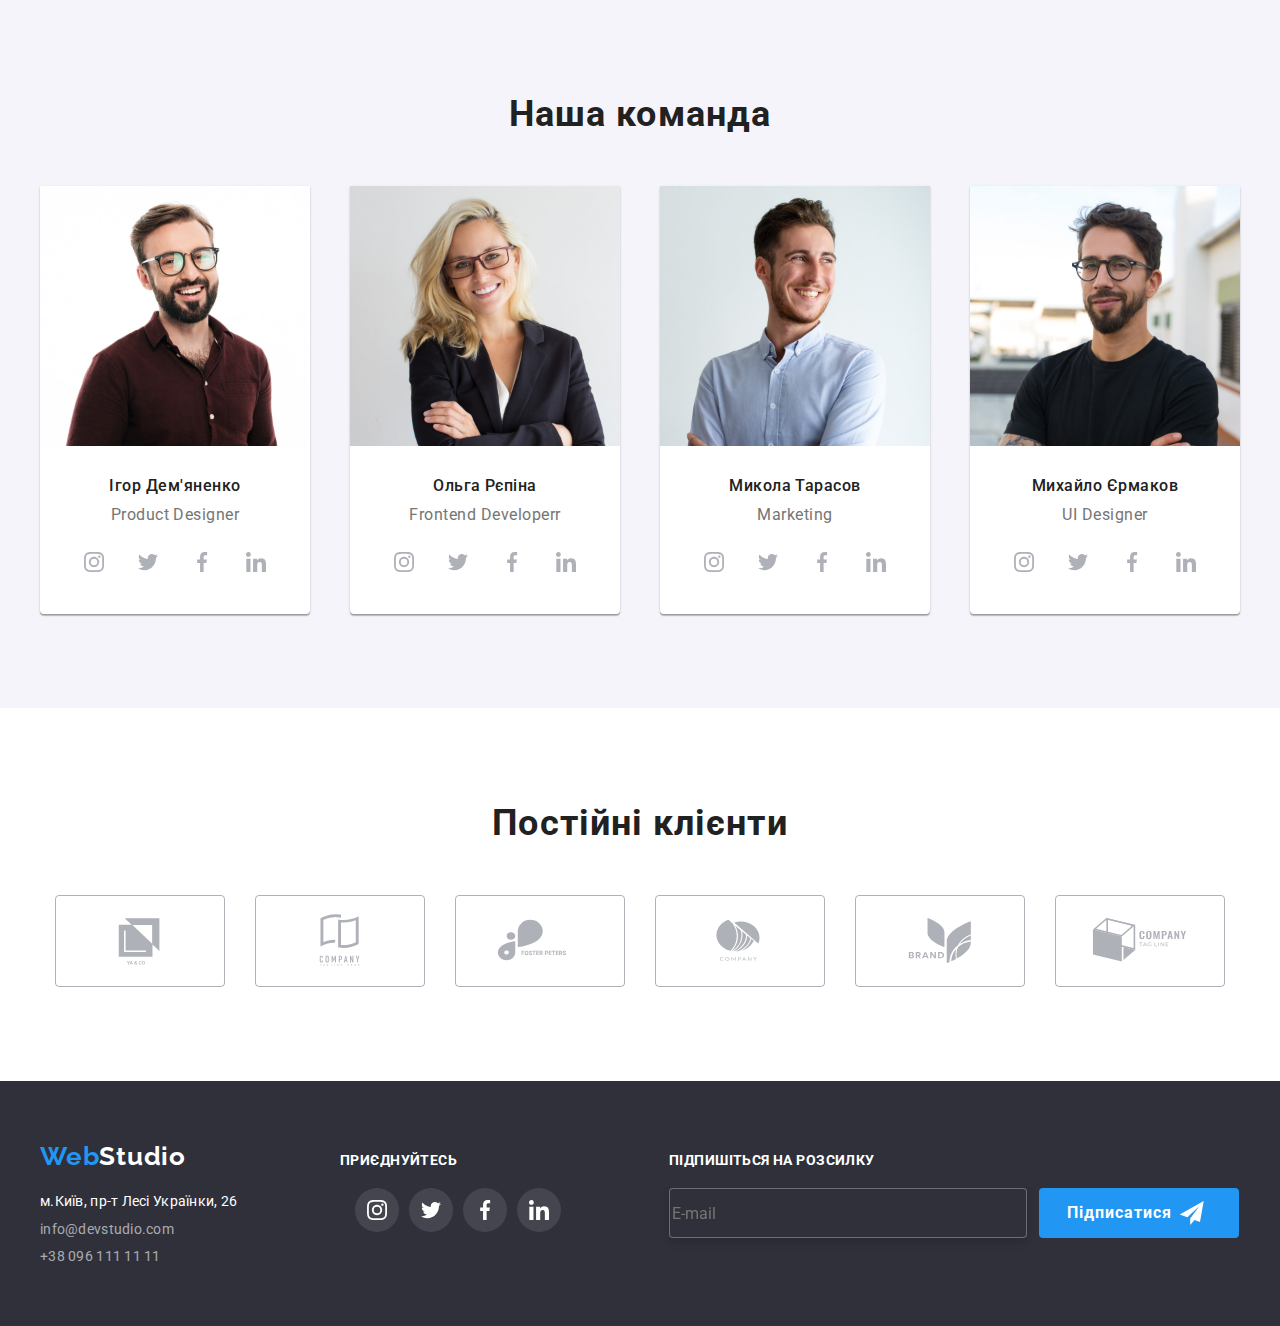
==== commit 626f9f1e: "Закінчення 6 домашки" ====
--- a/index.html
+++ b/index.html
@@ -390,7 +390,7 @@
     </main>
     <footer class="footer">
       <div class="container parrent-position">
-        <div class="container footer-flex">
+        <div class="footer-flex">
           <a class="logo-f" href="./index.html">
             <span class="logo-web">Web</span><span class="logo-studio-f">Studio</span></a
           >
@@ -414,7 +414,7 @@
             </ul>
           </address>
         </div>
-        <div class="container social-footer">
+        <div class="social-footer">
           <span class="social-title">приєднуйтесь</span>
           <ul class="social-footer-list list-reset">
             <li>
@@ -448,11 +448,23 @@
           </ul>
         </div>
         <div class="subscribe-footer">
+          <div class="footer-form-field">
           <form action="footer-form">
-            <label class="social-title">Підпишіться на розсилку</label>
-            <input class="" id="" type="email" placeholder="E-mail" />
+            <p class="footer-form-title">Підпишіться на розсилку</p>
+            <input
+              class="footer-form-input"
+              id="footer-send-email"
+              type="email"
+              placeholder="E-mail"
+            />
+          </div>
+          <div class="footer-form-send">
+            <button id="footer-send-email" class="footer-form-send-btn" type="submit">
+              Підписатися
+              <svg class="footer-form-icon-send" wigth="24" height="24"> <use href="./images/icons.svg#icon-icon-send"></use></svg>
+            </button>
+          </div>
           </form>
-          <button calss="" type="submit">Підписатися</button>
         </div>
       </div>
     </footer>
--- a/css/styles.css
+++ b/css/styles.css
@@ -354,6 +354,7 @@
 }
 .specifics-list {
   display: flex;
+  justify-content: space-between;
   flex-wrap: wrap;
   gap: 30px;
 }
@@ -365,11 +366,13 @@
 
 .ourteam-list {
   display: flex;
+  justify-content: space-between;
   flex-basis: calc((100% - 90px) / 4);
   flex-wrap: wrap;
   gap: 30px;
   margin-top: 50px;
 }
+
 .card-text-position {
   margin: 30px auto 16px;
 }
@@ -386,6 +389,7 @@
 }
 .address-list {
   display: flex;
+  justify-content: space-between;
   flex-direction: column;
   gap: 9px;
   margin-bottom: 60px;
@@ -405,6 +409,7 @@
 
 .portfolio-list {
   display: flex;
+  justify-content: space-between;
   flex-basis: calc((100% - 60px) / 3);
   flex-wrap: wrap;
   gap: 30px;
@@ -438,7 +443,7 @@
   display: flex;
   justify-content: center;
   align-items: center;
-  gap: 40px;
+  gap: 30px;
 }
 .regular-customers-title {
   margin-bottom: 50px;
@@ -734,3 +739,54 @@
 .checkbox-input:checked + .checkbox-label .checkbox-icon-check {
   background-color: var(--color-accent);
 }
+.footer-form-title {
+  display: flex;
+  font-weight: 700;
+  font-style: normal;
+  text-transform: uppercase;
+  font-size: 14px;
+  line-height: 1.15;
+  letter-spacing: 0.03em;
+  color: var(--color-white);
+  margin-bottom: 20px;
+}
+.footer-form-input {
+  border: 1px solid rgba(255, 255, 255, 0.3);
+  filter: drop-shadow(0px 4px 4px rgba(0, 0, 0, 0.15));
+  border-radius: 4px;
+  width: 358px;
+  height: 50px;
+  background-color: var(--color-footer);
+}
+.subscribe-footer {
+  display: flex;
+  gap: 12px;
+  justify-content: center;
+  align-items: flex-end;
+  width: 570px;
+  padding: 0 15px;
+}
+
+.footer-form-send-btn {
+  display: flex;
+  justify-content: center;
+  align-items: center;
+
+  width: 200px;
+  font-size: 16px;
+  font-weight: 700;
+  font-family: inherit;
+  line-height: 1.87;
+  background: var(--color-accent);
+  color: var(--color-white);
+  letter-spacing: 0.06em;
+  border: none;
+  padding: 10px 28px;
+  border-radius: 4px;
+  transition: background-color var(--transition-duration) var(--transition-timing-function),
+    box-shadow var(--transition-duration) var(--transition-timing-function);
+  cursor: pointer;
+}
+.footer-form-icon-send {
+  fill: var(--color-white);
+}
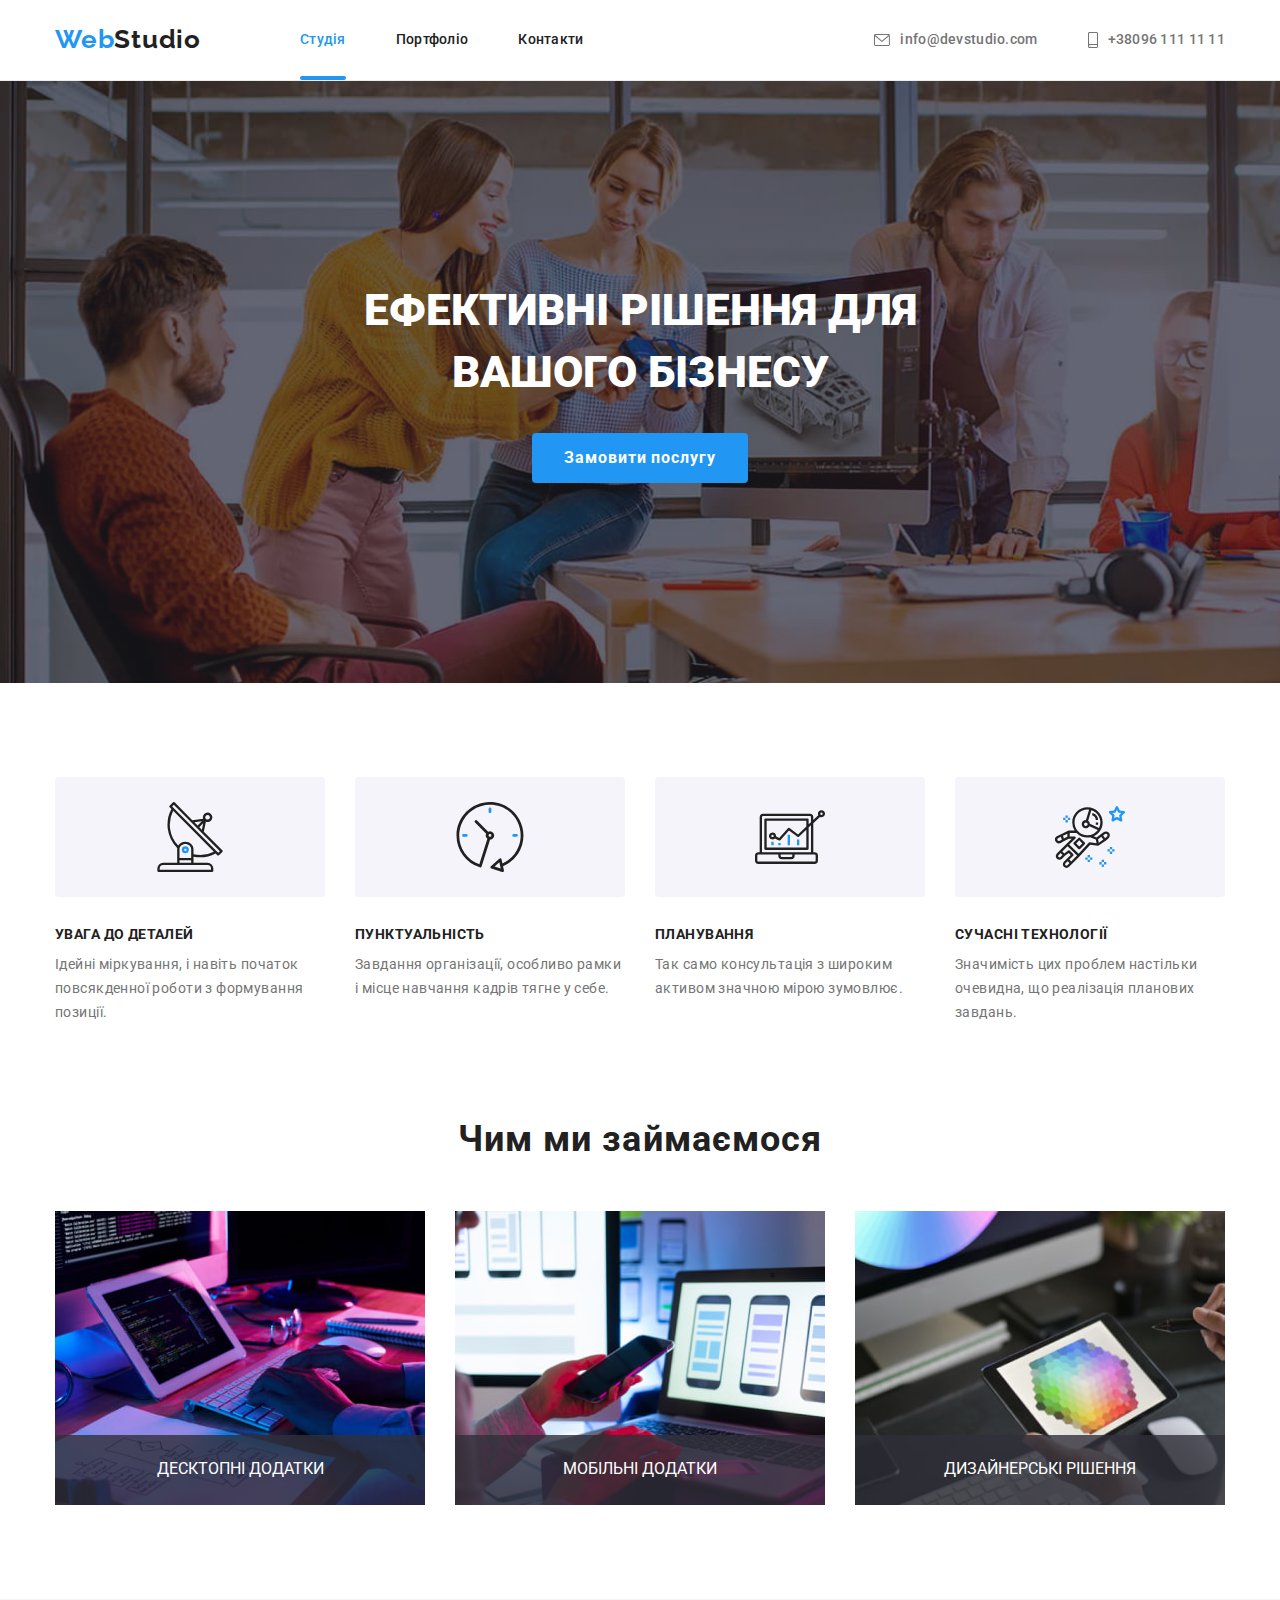
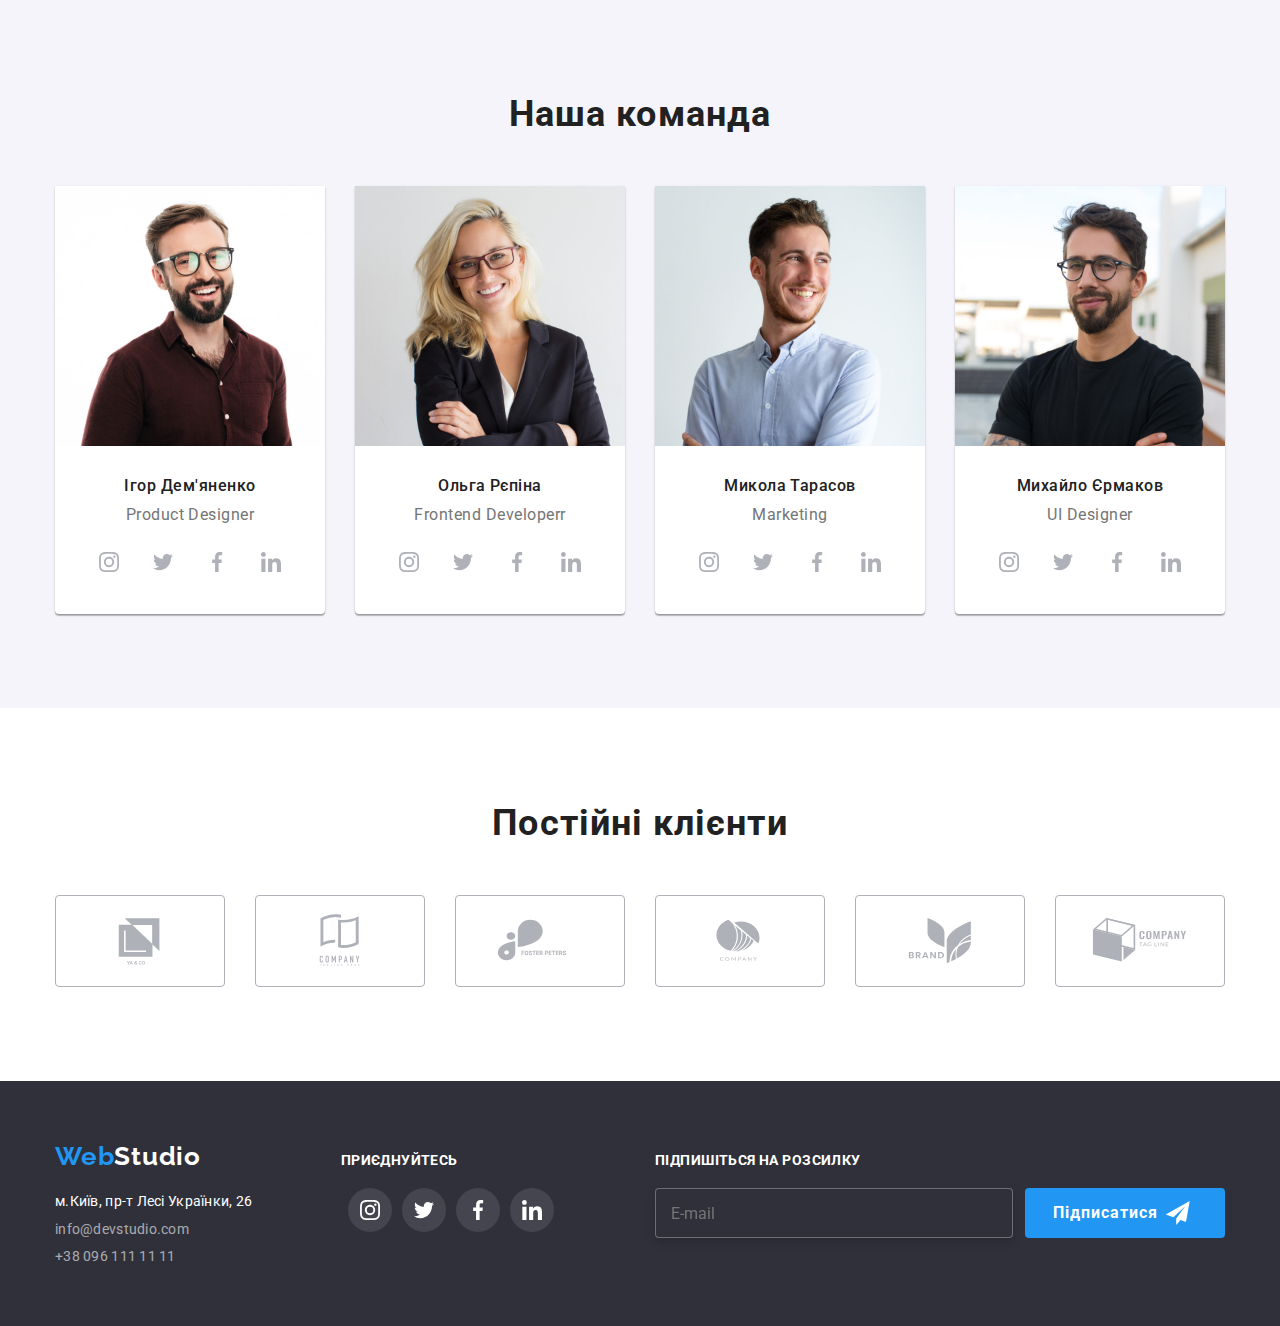
==== commit c4f1efe3: "Закінчення HW-06" ====
--- a/index.html
+++ b/index.html
@@ -454,6 +454,7 @@
             <input
               class="footer-form-input"
               id="footer-send-email"
+              name="footer-send-email"
               type="email"
               placeholder="E-mail"
             />
--- a/css/styles.css
+++ b/css/styles.css
@@ -293,7 +293,7 @@
 /* Початок розмітки Flex*/
 .container {
   width: 100%;
-  max-width: 1230px;
+  max-width: 1200px;
   margin: 0 auto;
   padding: 0 15px;
 }
@@ -703,6 +703,12 @@
   border-radius: 4px;
   outline: none;
 }
+.form-textarea::placeholder {
+  font-size: 12px;
+  line-height: 1.2;
+  letter-spacing: 0.01em;
+  color: rgba(117, 117, 117, 0.5);
+}
 .form-button {
   display: block;
   margin: 0 auto 40px;
@@ -757,6 +763,19 @@
   width: 358px;
   height: 50px;
   background-color: var(--color-footer);
+  transition: border-color var(--transition-duration) var(--transition-timing-function);
+  outline: none;
+  color: var(--color-white);
+  padding: 15px;
+}
+.footer-send-email::placeholder {
+  font-size: 16px;
+  line-height: 1.25;
+  letter-spacing: 0.03em;
+  color: rgba(255, 255, 255, 0.6);
+}
+.footer-form-input:focus {
+  border-color: var(--color-accent);
 }
 .subscribe-footer {
   display: flex;
@@ -771,13 +790,12 @@
   display: flex;
   justify-content: center;
   align-items: center;
-
   width: 200px;
   font-size: 16px;
   font-weight: 700;
   font-family: inherit;
   line-height: 1.87;
-  background: var(--color-accent);
+  background-color: var(--color-accent);
   color: var(--color-white);
   letter-spacing: 0.06em;
   border: none;
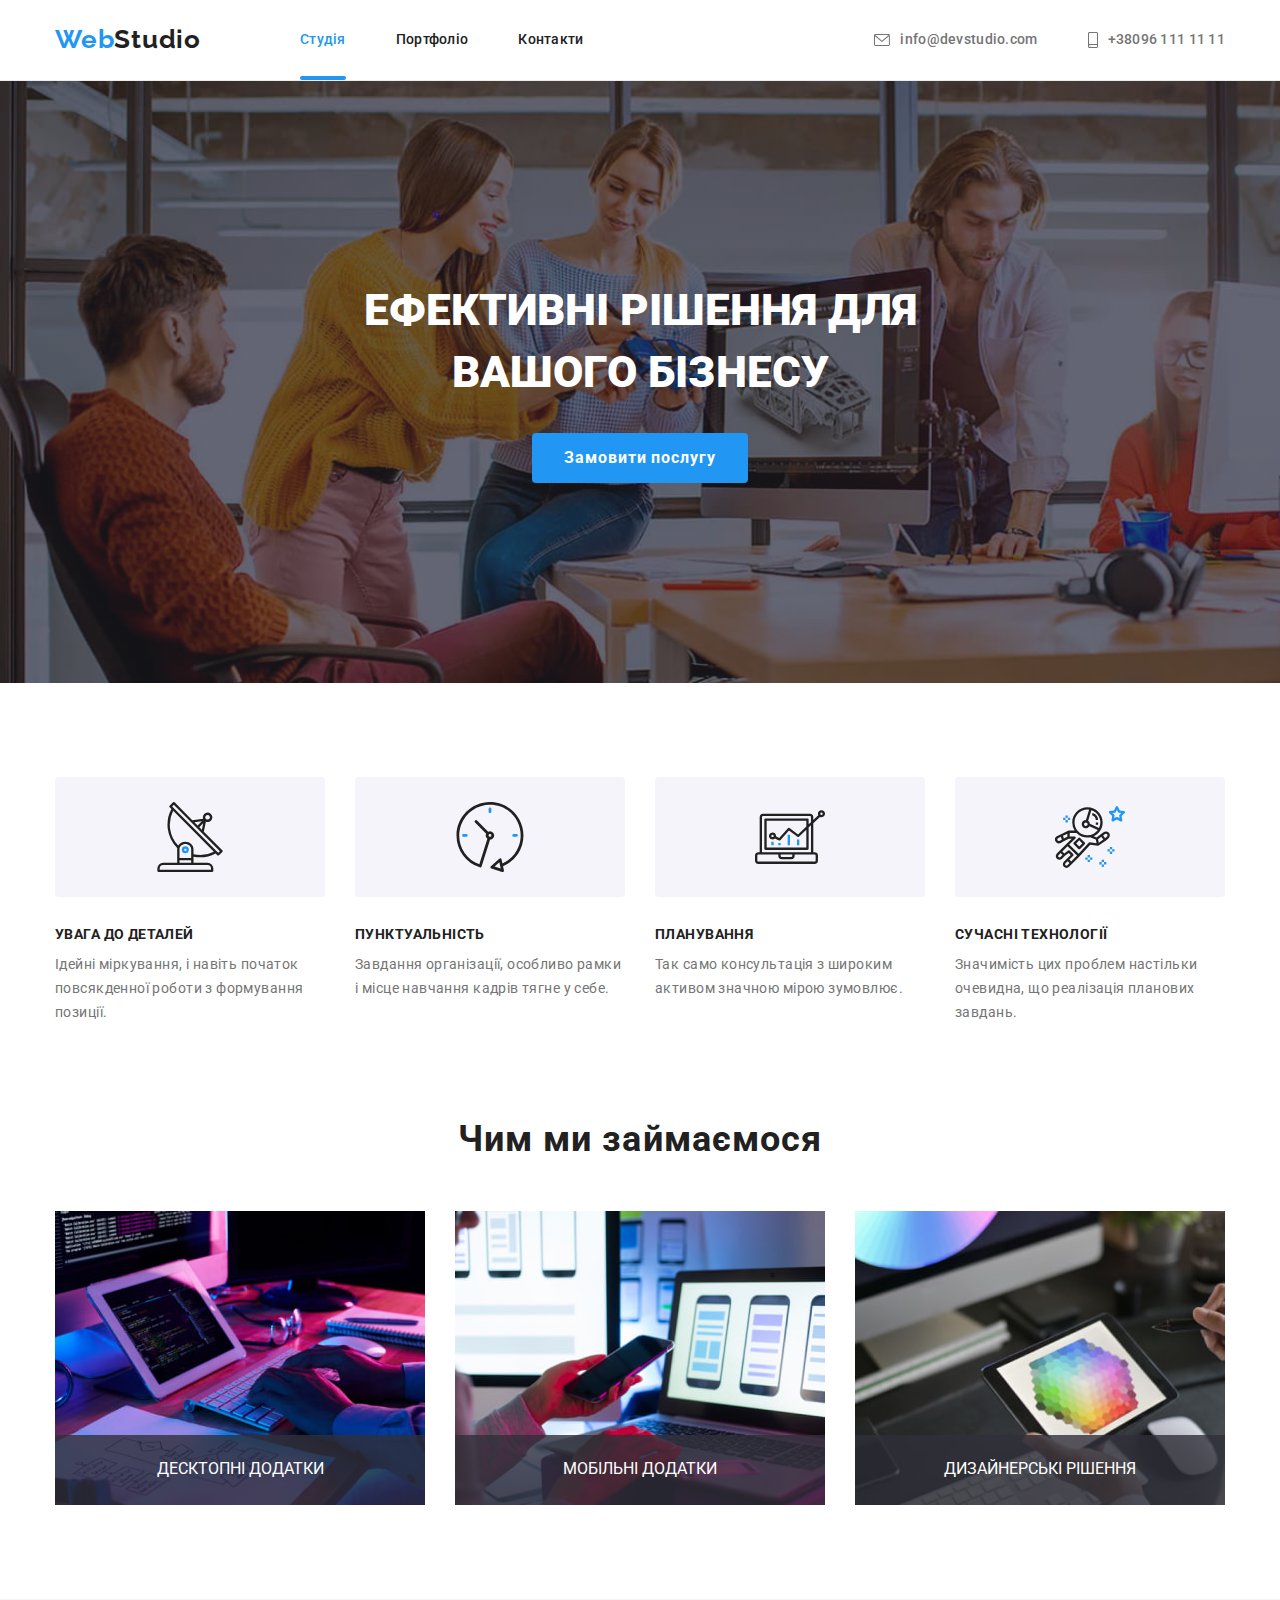
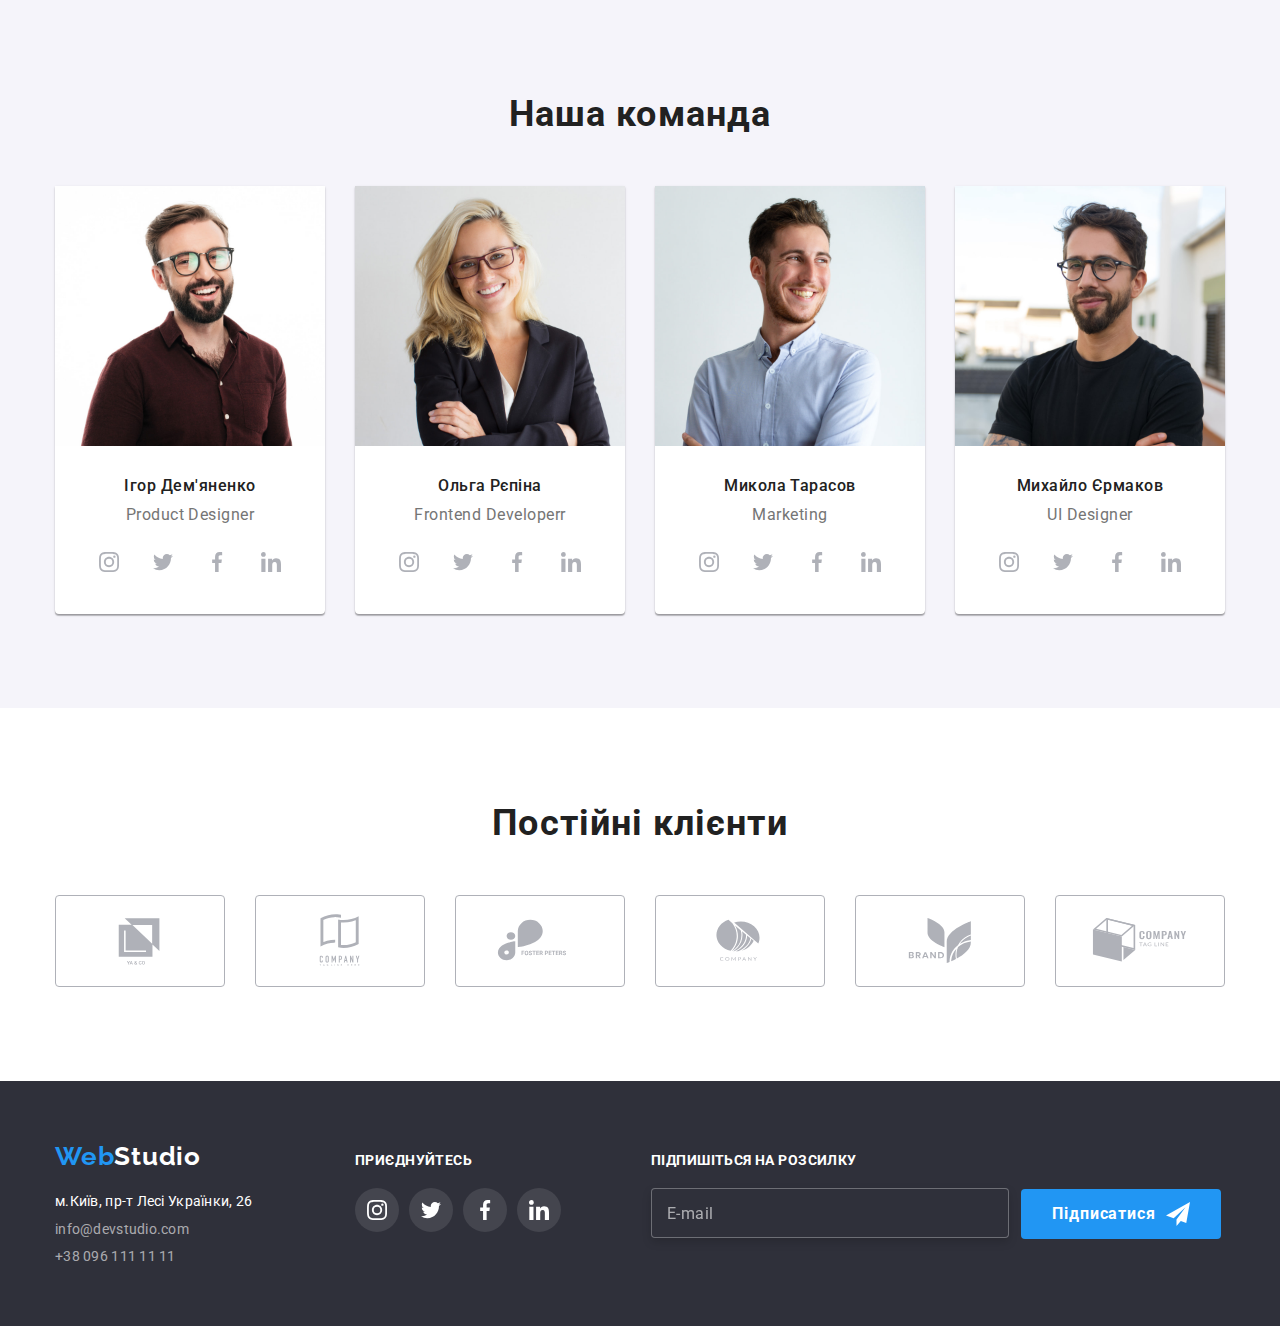
==== commit 802f62e6: "Оформлення розсилки у футер" ====
--- a/index.html
+++ b/index.html
@@ -448,23 +448,19 @@
           </ul>
         </div>
         <div class="subscribe-footer">
-          <div class="footer-form-field">
+          <span class="footer-text">Підпишіться на розсилку</span>
           <form action="footer-form">
-            <p class="footer-form-title">Підпишіться на розсилку</p>
-            <input
+              <input
               class="footer-form-input"
               id="footer-send-email"
               name="footer-send-email"
               type="email"
               placeholder="E-mail"
-            />
-          </div>
-          <div class="footer-form-send">
-            <button id="footer-send-email" class="footer-form-send-btn" type="submit">
+              />
+              <butto class="footer-form-send-btn" type="submit">
               Підписатися
-              <svg class="footer-form-icon-send" wigth="24" height="24"> <use href="./images/icons.svg#icon-icon-send"></use></svg>
-            </button>
-          </div>
+                <svg class="footer-form-icon-send" width="24" height="24"> <use href="./images/icons.svg#icon-icon-send"></use></svg>
+            </div>
           </form>
         </div>
       </div>
@@ -492,7 +488,7 @@
               <use href="./images/icons.svg#icon-modal-phone"></use>
             </svg>
           </div>
-          <label class="form-label" for="modal-contact-email" required>Пошта</label>
+          <label class="form-label" for="modal-contact-email">Пошта</label>
           <div class="form-control">
             <input class="form-input" id="modal-contact-email" type="email" />
             <svg class="form-icon" width="18" height="18">
@@ -516,10 +512,10 @@
               name="terms-checkbox"
             />
             <label class="checkbox-label" for="terms-checkbox">
-              <svg id="terms-checkbox" class="checkbox-icon-check" width="16" height="15">
+              <svg class="checkbox-icon-check" width="16" height="15">
                 <use href="./images/icons.svg#icon-icon-check"></use></svg
               >Погоджуюся з розсилкою та приймаю
-              <a calss="form-checkbox-link" href="#">Умови договору</a>
+              <a class="form-checkbox-link" href="#">Умови договору</a>
             </label>
           </div>
           <button class="form-button hero-button" type="submit">Відправити</button>
--- a/css/styles.css
+++ b/css/styles.css
@@ -320,7 +320,6 @@
   gap: 5px;
 }
 .site-nav {
-  /* position: relative; */
   display: flex;
   margin-left: 94px;
 }
@@ -489,14 +488,13 @@
 .parrent-position {
   display: flex;
   align-items: baseline;
-  /* gap: 70px; */
 }
 .social-footer {
   display: flex;
   flex-direction: column;
-  width: 236px;
+  width: 206px;
   margin-left: 0px;
-  margin-right: 93px;
+  margin-right: 90px;
 }
 .social-title {
   display: flex;
@@ -745,8 +743,16 @@
 .checkbox-input:checked + .checkbox-label .checkbox-icon-check {
   background-color: var(--color-accent);
 }
-.footer-form-title {
-  display: flex;
+/* footer block submit */
+
+.subscribe-footer {
+  display: flex;
+  justify-content: space-between;
+  align-items: flex-start;
+  flex-direction: column;
+  width: 570px;
+}
+.footer-text {
   font-weight: 700;
   font-style: normal;
   text-transform: uppercase;
@@ -756,10 +762,12 @@
   color: var(--color-white);
   margin-bottom: 20px;
 }
+
 .footer-form-input {
   border: 1px solid rgba(255, 255, 255, 0.3);
   filter: drop-shadow(0px 4px 4px rgba(0, 0, 0, 0.15));
   border-radius: 4px;
+  box-sizing: border-box;
   width: 358px;
   height: 50px;
   background-color: var(--color-footer);
@@ -767,8 +775,10 @@
   outline: none;
   color: var(--color-white);
   padding: 15px;
-}
-.footer-send-email::placeholder {
+  margin-right: 8px;
+}
+.footer-form-input::placeholder {
+  font-weight: 400;
   font-size: 16px;
   line-height: 1.25;
   letter-spacing: 0.03em;
@@ -777,20 +787,14 @@
 .footer-form-input:focus {
   border-color: var(--color-accent);
 }
-.subscribe-footer {
-  display: flex;
-  gap: 12px;
-  justify-content: center;
-  align-items: flex-end;
-  width: 570px;
-  padding: 0 15px;
-}
 
 .footer-form-send-btn {
-  display: flex;
-  justify-content: center;
-  align-items: center;
+  display: inline-flex;
+  justify-content: center;
+  align-items: center;
+  gap: 10px;
   width: 200px;
+  height: 50px;
   font-size: 16px;
   font-weight: 700;
   font-family: inherit;
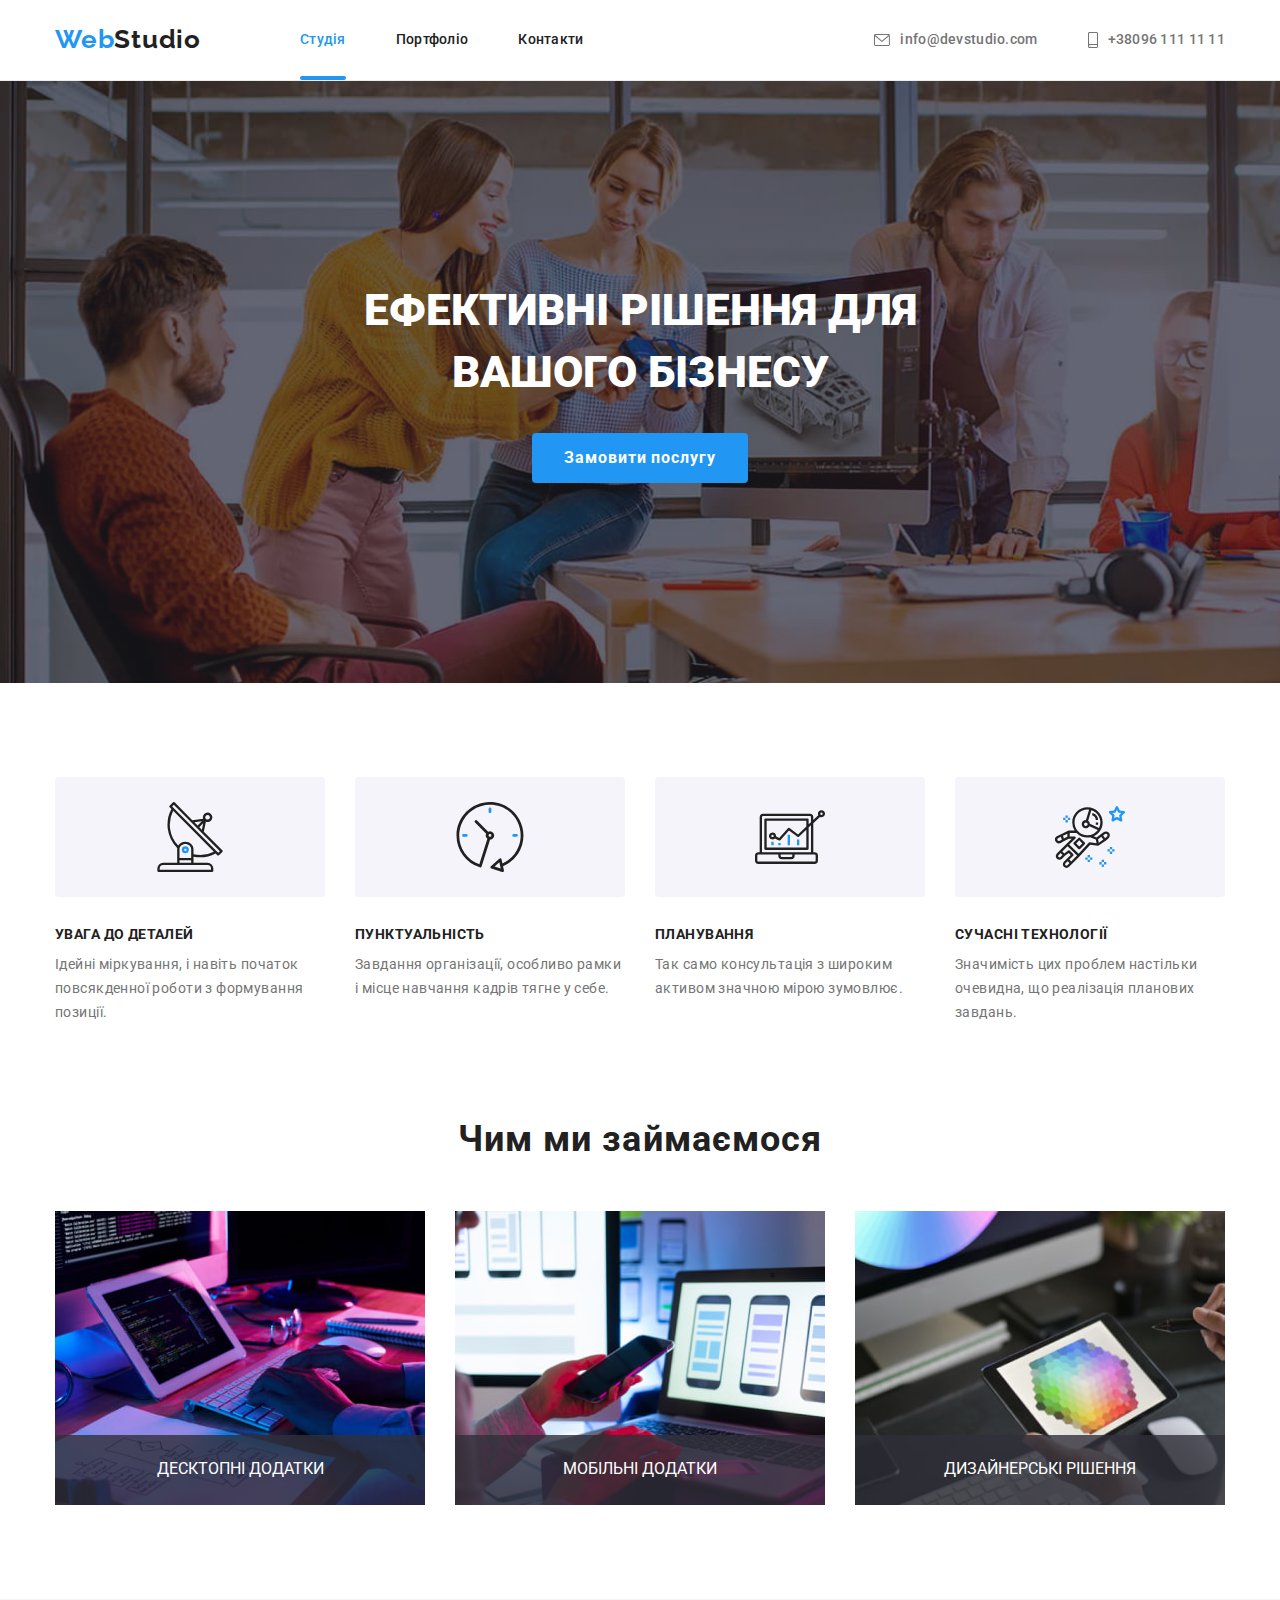
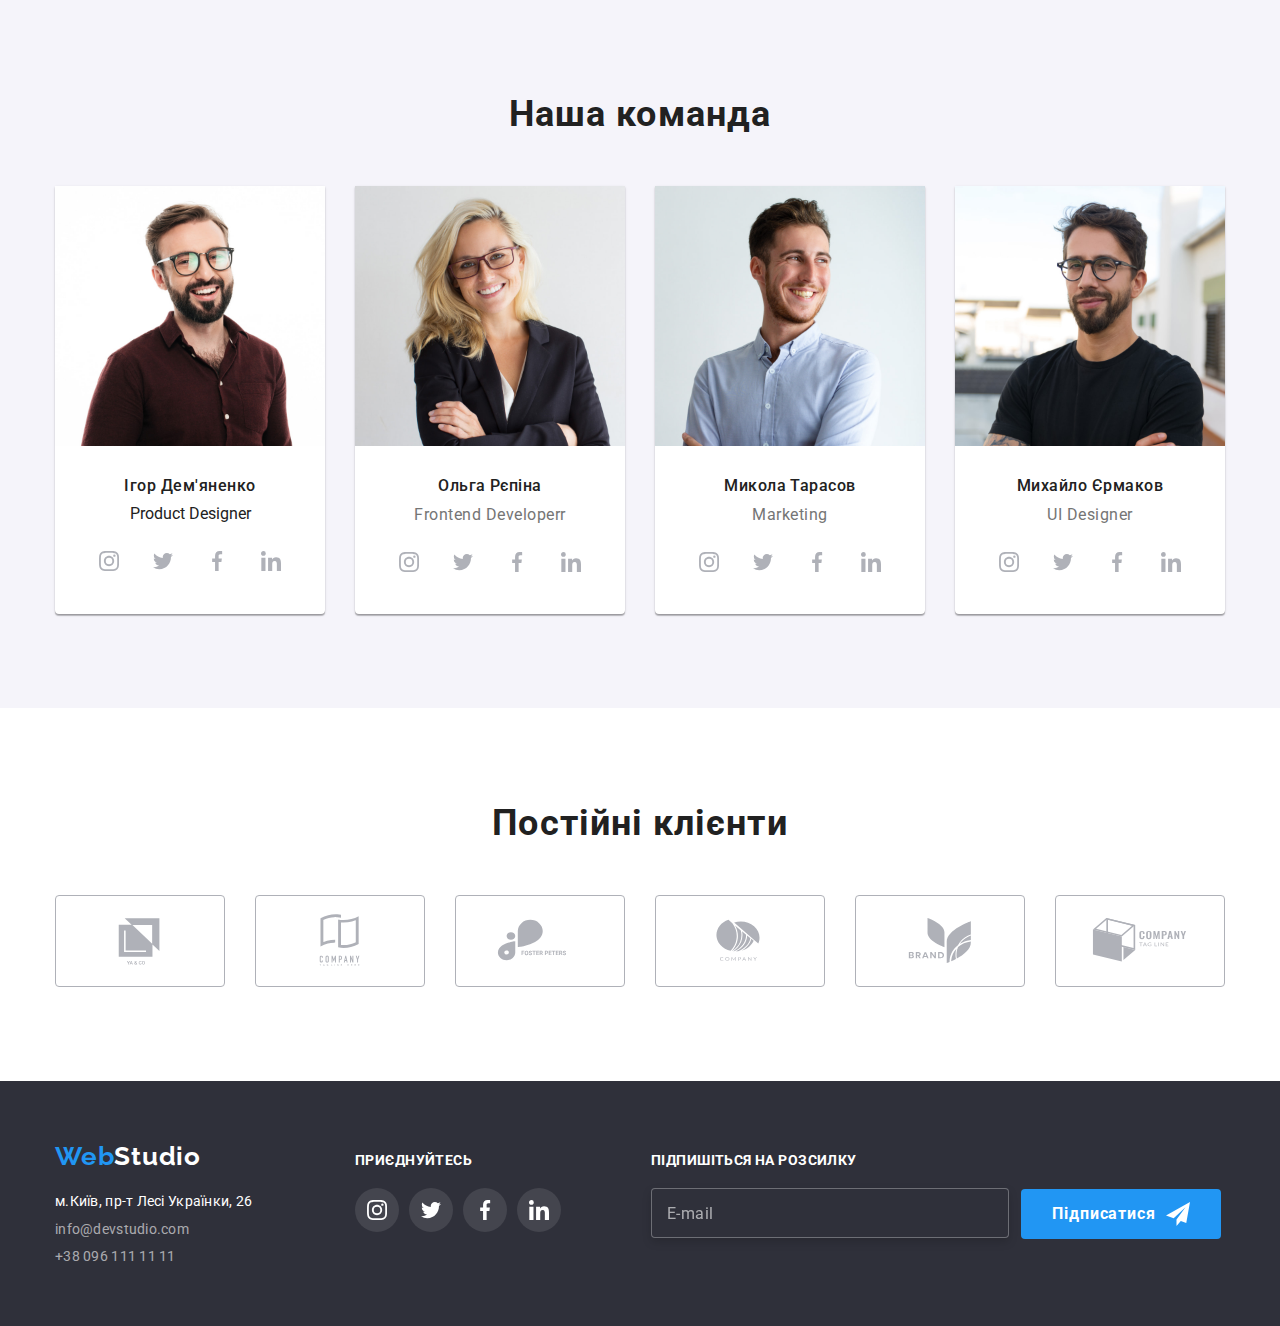
==== commit cb24a21b: "Внесення змін відповідно зауважень" ====
--- a/index.html
+++ b/index.html
@@ -167,7 +167,7 @@
               />
               <div class="card-text-position">
                 <h3 class="ourteam-name">Ігор Дем'яненко</h3>
-                <p class="ourteam-text" lang="en">Product Designer</p>
+                <p class="ourteam-te xt" lang="en">Product Designer</p>
               </div>
               <div class="team-social">
                 <ul class="team-social-list list-reset">
@@ -450,17 +450,19 @@
         <div class="subscribe-footer">
           <span class="footer-text">Підпишіться на розсилку</span>
           <form action="footer-form">
-              <input
+            <input
               class="footer-form-input"
               id="footer-send-email"
               name="footer-send-email"
               type="email"
               placeholder="E-mail"
-              />
-              <butto class="footer-form-send-btn" type="submit">
+            />
+            <button class="footer-form-send-btn" type="submit">
               Підписатися
-                <svg class="footer-form-icon-send" width="24" height="24"> <use href="./images/icons.svg#icon-icon-send"></use></svg>
-            </div>
+              <svg class="footer-form-icon-send" width="24" height="24">
+                <use href="./images/icons.svg#icon-icon-send"></use>
+              </svg>
+            </button>
           </form>
         </div>
       </div>
--- a/css/styles.css
+++ b/css/styles.css
@@ -606,6 +606,7 @@
   position: fixed;
   top: 0;
   left: 0;
+  z-index: 2;
   width: 100%;
   height: 100%;
   background-color: rgba(0, 0, 0, 0.2);
@@ -616,12 +617,14 @@
   visibility: hidden;
   opacity: 0;
   pointer-events: none;
+  z-index: 2;
 }
 .modal {
   position: absolute;
   top: 50%;
   left: 50%;
   transform: translate(-50%, -50%);
+
   min-height: 580px;
   max-width: 530px;
   background-color: var(--color-white);
@@ -675,6 +678,8 @@
   border: 1px solid rgba(33, 33, 33, 0.2);
   border-radius: 4px;
   outline: none;
+  transition: border-color var(--transition-duration) var(--transition-timing-function);
+  cursor: pointer;
 }
 .form-input:focus {
   border-color: var(--color-accent);
@@ -689,6 +694,7 @@
   top: 50%;
   transform: translateY(-50%);
   fill: var(--color-modal-icon);
+  transition: fill var(--transition-duration) var(--transition-timing-function);
 }
 .form-control:focus-within .form-icon {
   fill: var(--color-accent);
@@ -700,7 +706,13 @@
   border: 1px solid rgba(33, 33, 33, 0.2);
   border-radius: 4px;
   outline: none;
-}
+  resize: none;
+  transition: border-color var(--transition-duration) var(--transition-timing-function);
+}
+.form-textarea:focus {
+  border-color: var(--color-accent);
+}
+
 .form-textarea::placeholder {
   font-size: 12px;
   line-height: 1.2;
@@ -724,18 +736,19 @@
 }
 .checkbox-label {
   display: flex;
+  gap: 7px;
   align-items: center;
   justify-content: center;
   color: var(--secondary-text-color);
   font-size: 14px;
   line-height: 1.7;
   letter-spacing: 0.03em;
+  cursor: pointer;
 }
 .checkbox-label > a {
   color: var(--color-accent);
 }
 .checkbox-icon-check {
-  margin-right: 7px;
   fill: var(--color-white);
   border: 1px solid var(--color-modal-icon);
   border-radius: 2px;
@@ -776,6 +789,7 @@
   color: var(--color-white);
   padding: 15px;
   margin-right: 8px;
+  cursor: pointer;
 }
 .footer-form-input::placeholder {
   font-weight: 400;
@@ -812,3 +826,11 @@
 .footer-form-icon-send {
   fill: var(--color-white);
 }
+.footer-form-send-btn:hover,
+.footer-form-send-btn:focus {
+  background-color: var(--color-hero-button);
+  box-shadow: 0px 4px 4px rgba(0, 0, 0, 0.15);
+}
+/* input {
+  cursor: pointer;
+} */
